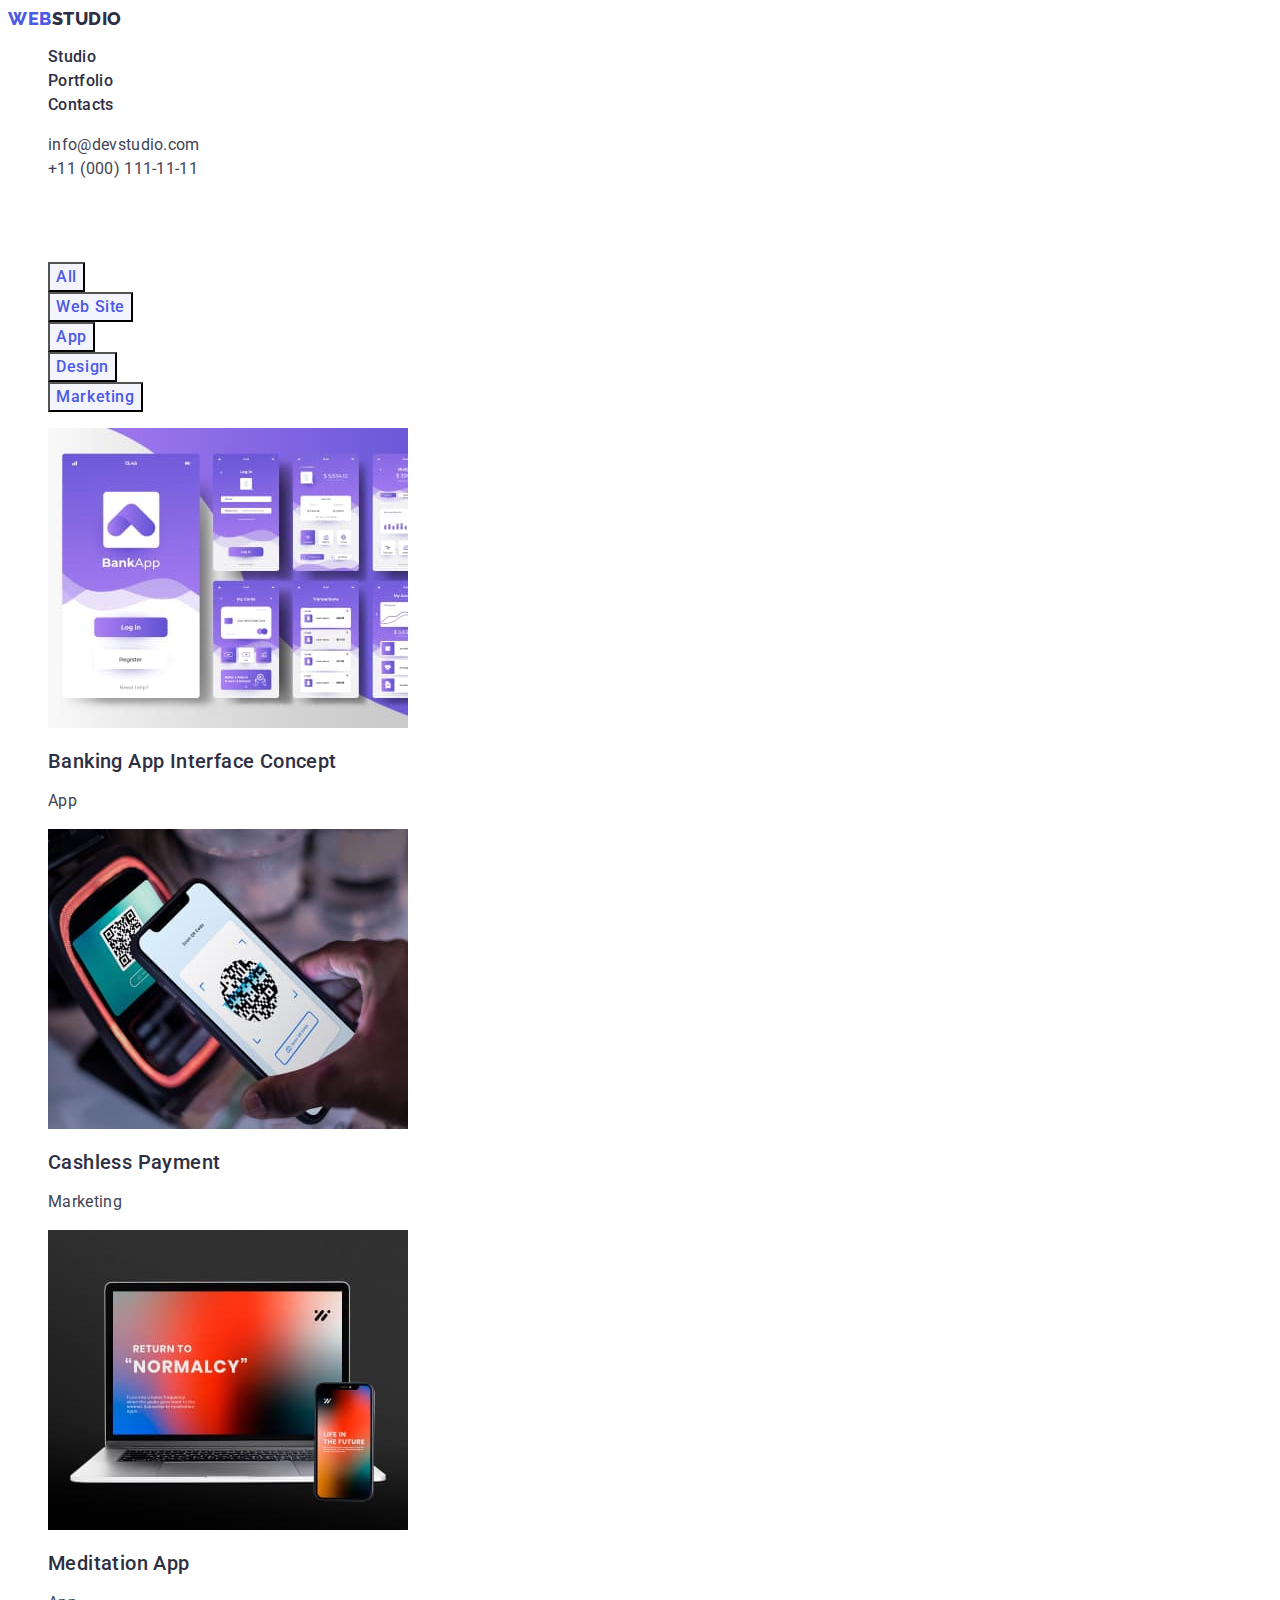
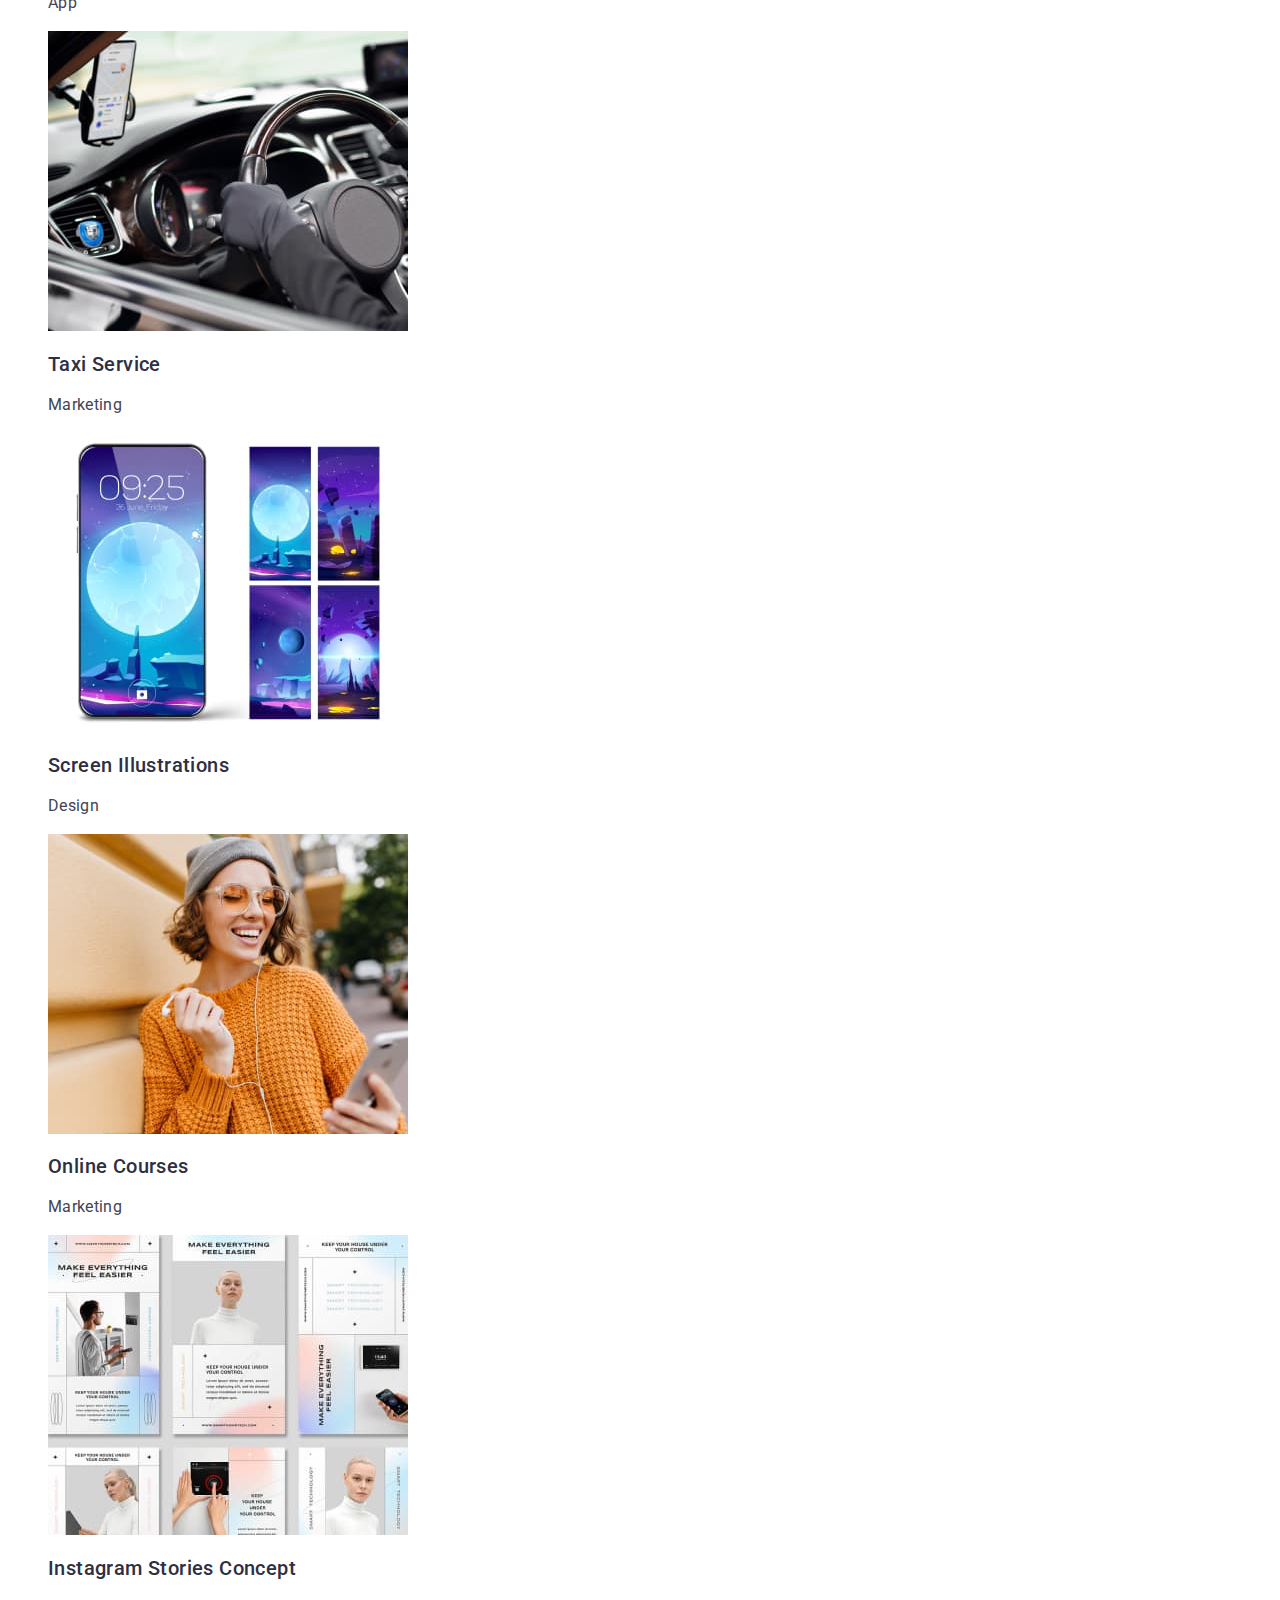
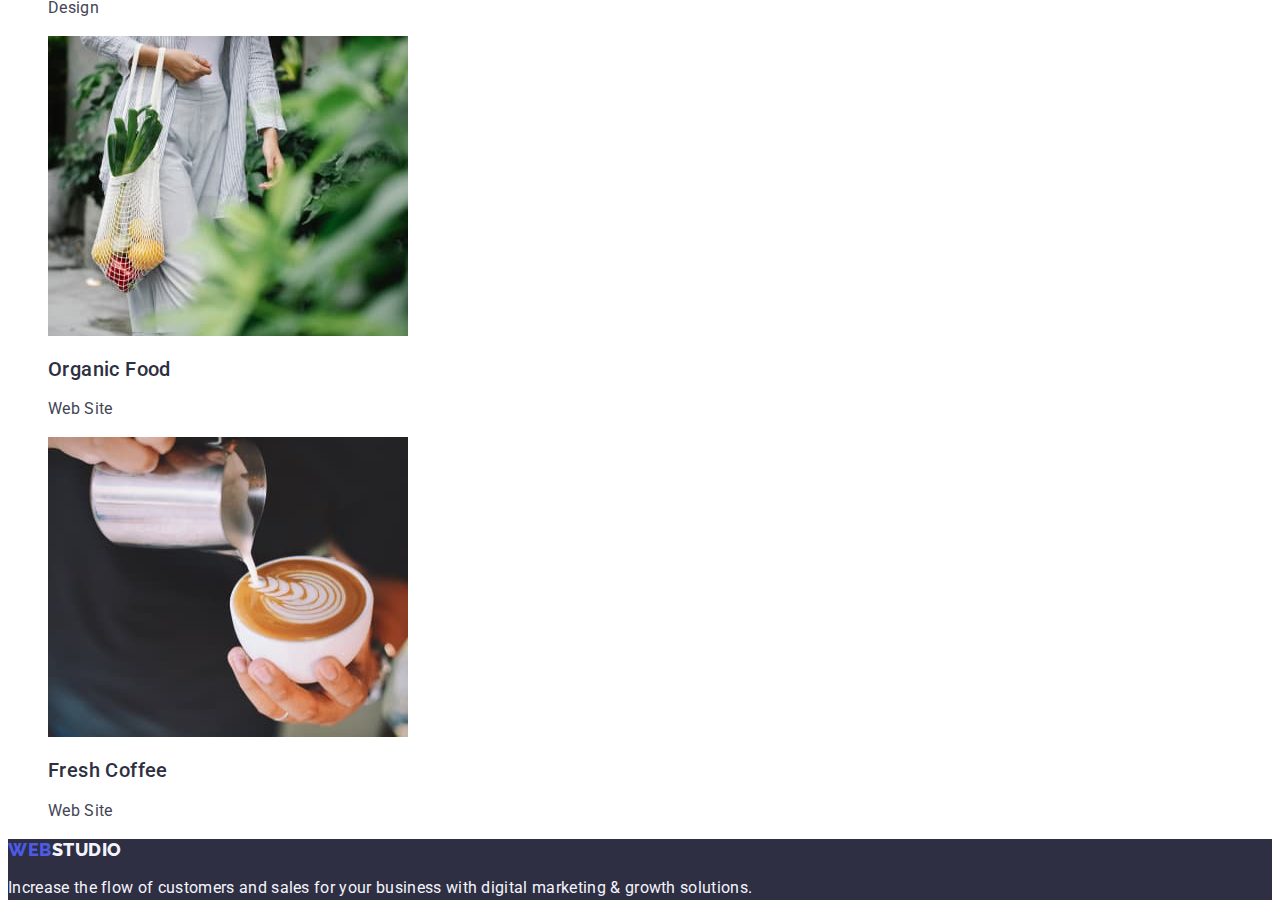
==== portfolio.html @ ffe34caa "goit-markup-hw-03" ====
<!DOCTYPE html>
<html lang="en">
<head>
    <meta charset="UTF-8">
    <meta name="viewport" content="width=device-width, initial-scale=1.0">
    <title>Portfolio</title>
    <link rel="stylesheet" type="text/css" href="./css/styles.css">
    <link rel="preconnect" href="https://fonts.googleapis.com">
    <link rel="preconnect" href="https://fonts.gstatic.com" crossorigin>
    <link href="https://fonts.googleapis.com/css2?family=Raleway:wght@800&family=Roboto:wght@400;500;700;900&display=swap" rel="stylesheet">
</head>
<body>
    <header class="header">
        <nav class="header-navigation">
            <a href="./index.html" class="header-logo link">Web<span class="header-span">Studio</span></a>
            <ul class="header-list list">
                <li class="header-item">
                    <a href="./index.html" class="header-link link">Studio</a>
                </li>
                <li class="header-item">
                    <a href="./portfolio.html" class="header-link link">Portfolio</a>
                </li>
                <li class="header-item">
                    <a href="" class="header-link link">Contacts</a>
                </li>
            </ul>
        </nav>
        <address class="header-address">
            <ul class="header-address-list list">
                <li class="header-address-item"><a href="mailto:info@devstudio.com" class="header-address-link link">info@devstudio.com</a></li>
                <li class="header-address-item"><a href="tel:+110001111111" class="header-address-link link">+11 (000) 111-11-11</a></li>
            </ul>
        </address>
    </header>

    <main>
        <section>
            <h1 class="hidden">Portfolio</h1>
            <ul class="portfolio-btn-list list">
                <li class="portfolio-btn-item">
                    <button type="button" class="portfolio-btn">All</button>
                </li>
                <li class="portfolio-btn-item">
                    <button type="button" class="portfolio-btn">Web Site</button>
                </li>
                <li class="portfolio-btn-item">
                    <button type="button" class="portfolio-btn">App</button>
                </li>
                <li class="portfolio-btn-item">
                    <button type="button" class="portfolio-btn">Design</button>
                </li>
                <li class="portfolio-btn-item">
                    <button type="button" class="portfolio-btn">Marketing</button>
                </li>
            </ul>

            <ul class="portfolio-img-list list">
                <li class="portfolio-img-item">
                    <a href="#" class="link">
                        <img src="./images/portfolio-img-1.jpg" alt="bank app pages" width="360" height="300">
                        <h2 class="portfolio-i-i-title">Banking App Interface Concept</h2>
                        <p class="portfolio-i-i-text">App</p>
                    </a>
                </li>
                <li class="portfolio-img-item">
                    <a href="#" class="link">
                        <img src="./images/portfolio-img-2.jpg" alt="qr-code scanner" width="360" height="300">
                        <h2 class="portfolio-i-i-title">Cashless Payment</h2>
                        <p class="portfolio-i-i-text">Marketing</p>
                    </a>
                </li>
                <li class="portfolio-img-item">
                    <a href="#" class="link">
                        <img src="./images/portfolio-img-3.jpg" alt="laptop and phone" width="360" height="300">
                        <h2 class="portfolio-i-i-title">Meditation App</h2>
                        <p class="portfolio-i-i-text">App</p>
                    </a>
                </li>
                <li class="portfolio-img-item">
                    <a href="#" class="link">
                        <img src="./images/portfolio-img-4.jpg" alt="steering wheel" width="360" height="300">
                        <h2 class="portfolio-i-i-title">Taxi Service</h2>
                        <p class="portfolio-i-i-text">Marketing</p>
                    </a>
                </li>
                <li class="portfolio-img-item">
                    <a href="#" class="link">
                        <img src="./images/portfolio-img-5.jpg" alt="phone background" width="360" height="300">
                        <h2 class="portfolio-i-i-title">Screen Illustrations</h2>
                        <p class="portfolio-i-i-text">Design</p>
                    </a>
                </li>
                <li class="portfolio-img-item">
                    <a href="#" class="link">
                        <img src="./images/portfolio-img-6.jpg" alt="girl with a smile" width="360" height="300">
                        <h2 class="portfolio-i-i-title">Online Courses</h2>
                        <p class="portfolio-i-i-text">Marketing</p>
                    </a>
                </li>
                <li class="portfolio-img-item">
                    <a href="#" class="link">
                        <img src="./images/portfolio-img-7.jpg" alt="stories concept" width="360" height="300">
                        <h2 class="portfolio-i-i-title">Instagram Stories Concept</h2>
                        <p class="portfolio-i-i-text">Design</p>
                    </a>
                </li>
                <li class="portfolio-img-item">
                    <a href="#" class="link">
                        <img src="./images/portfolio-img-8.jpg" alt="shopper with products" width="360" height="300">
                        <h2 class="portfolio-i-i-title">Organic Food</h2>
                        <p class="portfolio-i-i-text">Web Site</p>
                    </a>
                </li>
                <li class="portfolio-img-item">
                    <a href="#" class="link">
                        <img src="./images/portfolio-img-9.jpg" alt="a glass of coffee" width="360" height="300">
                        <h2 class="portfolio-i-i-title">Fresh Coffee</h2>
                        <p class="portfolio-i-i-text">Web Site</p>
                    </a>
                </li>
            </ul>
        </section>
    </main>

    <footer class="footer">
        <a href="./index.html" class="footer-link link">Web<span class="footer-span">Studio</span></a>
        <p class="footer-text">Increase the flow of customers and sales for your business with digital marketing & growth solutions.</p>
    </footer>
</body>
</html>
---- css/styles.css ----
:root{
    --navyblue: #2E2F42;
    --white: #ffffff;
    --iris: #4D5AE5;
    --ocean: #404BBF;
    --green: #31D0AA;
    --slate: #434455;
    --lightslate: #8E8F99;
    --cornflower: #E7E9FC;
    --cloud: #F4F4FD;
    --navyblue-modal: #FCFCFC;
}

body {
    background-color: var(--white, #ffffff);
    color: #434455;
    font-family: 'Roboto', sans-serif;
    text-decoration: none;
}

.header-logo{
    text-decoration: none;
    color: var(--iris, #4D5AE5);
    font-family: 'Raleway', sans-serif;
    font-size: 18px;
    font-style: normal;
    font-weight: 800;
    line-height: 1.17;
    letter-spacing: 0.03em;
    text-transform: uppercase;
}

.link{
    text-decoration: none;
}

.link:hover,
.link:focus{
    color: var(--ocean, #404BBF);
}

.header-span {
    color: var(--navyblue, #2E2F42);
}

.list{
    list-style: none;
}

.header-item {
    list-style-type: none;
}

.header-link{
    text-decoration: none;
    color: var(--navyblue, #2E2F42);
    font-family: 'Roboto', sans-serif;
    font-size: 16px;
    font-weight: 500;
    line-height: 1.5;
    letter-spacing: 0.02em;
}

.header-address{
    font-style: normal;
}

.header-address-item {
    list-style-type: none;
}

.header-address-link{
    text-decoration: none;
    color: var(--slate, #434455);
    font-family: 'Roboto', sans-serif;
    font-size: 16px;
    font-style: normal;
    line-height: 1.5;
    letter-spacing: 0.02em;
}

.main-hero{
    background: var(--navyblue, #2E2F42);
}

.main-hero-title{
    color: var(--white, #ffffff);
    text-align: center;
    font-family: 'Roboto', sans-serif;
    font-size: 56px;
    font-style: normal;
    font-weight: 700;
    line-height: 1.07;
    letter-spacing: 0.02em;
}

.main-hero-btn{
    background-color: var(--iris, #4D5AE5);
    color: var(--white, #ffffff);
    font-family: 'Roboto', sans-serif;
    font-size: 16px;
    font-style: normal;
    font-weight: 500;
    line-height: 1.5;
    letter-spacing: 0.04em;
    cursor: pointer;
}

.main-hero-btn:hover,
.main-hero-btn:focus{
    background-color: var(--ocean, #404BBF);
}

.hidden{
    visibility: hidden;
}

.main-s-s-item{
    list-style-type: none;
}

.main-s-s-title{
    color: var(--navyblue, #2E2F42);
    font-family: 'Roboto', sans-serif;
    font-size: 20px;
    font-style: normal;
    font-weight: 500;
    line-height: 1.2;
    letter-spacing: 0.02em;
}

.mains-s-s-text{
    color: var(--slate, #434455);
    font-family: 'Roboto', sans-serif;
    font-size: 16px;
    font-style: normal;
    font-weight: 400;
    line-height: 1.5;
    letter-spacing: 0.02em;
}

.main-t-s-title{
    color: var(--navyblue, #2E2F42);
    text-align: center;
    font-family: 'Roboto', sans-serif;
    font-size: 36px;
    font-style: normal;
    font-weight: 700;
    line-height: 1.11;
    letter-spacing: 0.02em;
    text-transform: capitalize;
}

.main-t-s-item{
    list-style-type: none;
}

.main-fourth-section{
    background-color: var(--cloud, #F4F4FD);
}

.main-f-s-title{
    color: var(--navyblue, #2E2F42);
    text-align: center;
    font-family: 'Roboto', sans-serif;
    font-size: 36px;
    font-style: normal;
    font-weight: 700;
    line-height: 1.11;
    letter-spacing: 0.02em;
    text-transform: capitalize;
}

.main-f-s-item{
    list-style-type: none;
    background-color: var(--white, #ffffff);
}

.main-team-names{
    color: var(--navyblue, #2E2F42);
    text-align: center;
    font-family: 'Roboto', sans-serif;
    font-size: 20px;
    font-style: normal;
    font-weight: 500;
    line-height: 1.2;
    letter-spacing: 0.02em;
}

.main-f-s-text{
    color: var(--slate, #434455);
    text-align: center;
    font-family: 'Roboto', sans-serif;
    font-size: 16px;
    font-style: normal;
    font-weight: 400;
    line-height: 1.5;
    letter-spacing: 0.02em;
}

.footer{
    background-color: var(--navyblue, #2E2F42);
}

.footer-link{
    text-decoration: none;
    color: var(--iris, #4D5AE5);
    font-family: 'Raleway', sans-serif;
    font-size: 18px;
    font-style: normal;
    font-weight: 800;
    line-height: 1.17;
    letter-spacing: 0.03em;
    text-transform: uppercase;
}

.footer-span{
    color: var(--cloud, #F4F4FD);
}

.footer-text{
    color: var(--cloud, #F4F4FD);
    font-family: 'Roboto', sans-serif;
    font-size: 16px;
    font-style: normal;
    font-weight: 400;
    line-height: 1.5;
    letter-spacing: 0.02em;
}

/* ----------Portfolio */

.portfolio-btn-item{
    list-style-type: none;
}

.portfolio-btn{
    background: var(--cloud, #F4F4FD);
    color: var(--iris, #4D5AE5);
    text-align: center;
    font-family: 'Roboto', sans-serif;
    font-size: 16px;
    font-style: normal;
    font-weight: 500;
    line-height: 1.5;
    letter-spacing: 0.04em;
}

.portfolio-btn:hover,
.portfolio-btn:focus {
    background-color: var(--ocean, #404BBF);
    color: var(--white, #ffffff);
    cursor: pointer;
}

.portfolio-img-item{
    list-style-type: none;
}

.portfolio-i-i-title{
    color: var(--navyblue, #2E2F42);
    font-family: 'Roboto', sans-serif;
    font-size: 20px;
    font-style: normal;
    font-weight: 500;
    line-height: 1.2;
    letter-spacing: 0.02em;
}

.portfolio-i-i-text{
    color: var(--slate, #434455);
    font-family: 'Roboto', sans-serif;
    font-size: 16px;
    font-style: normal;
    font-weight: 400;
    line-height: 24px;
    letter-spacing: 0.32px;
}
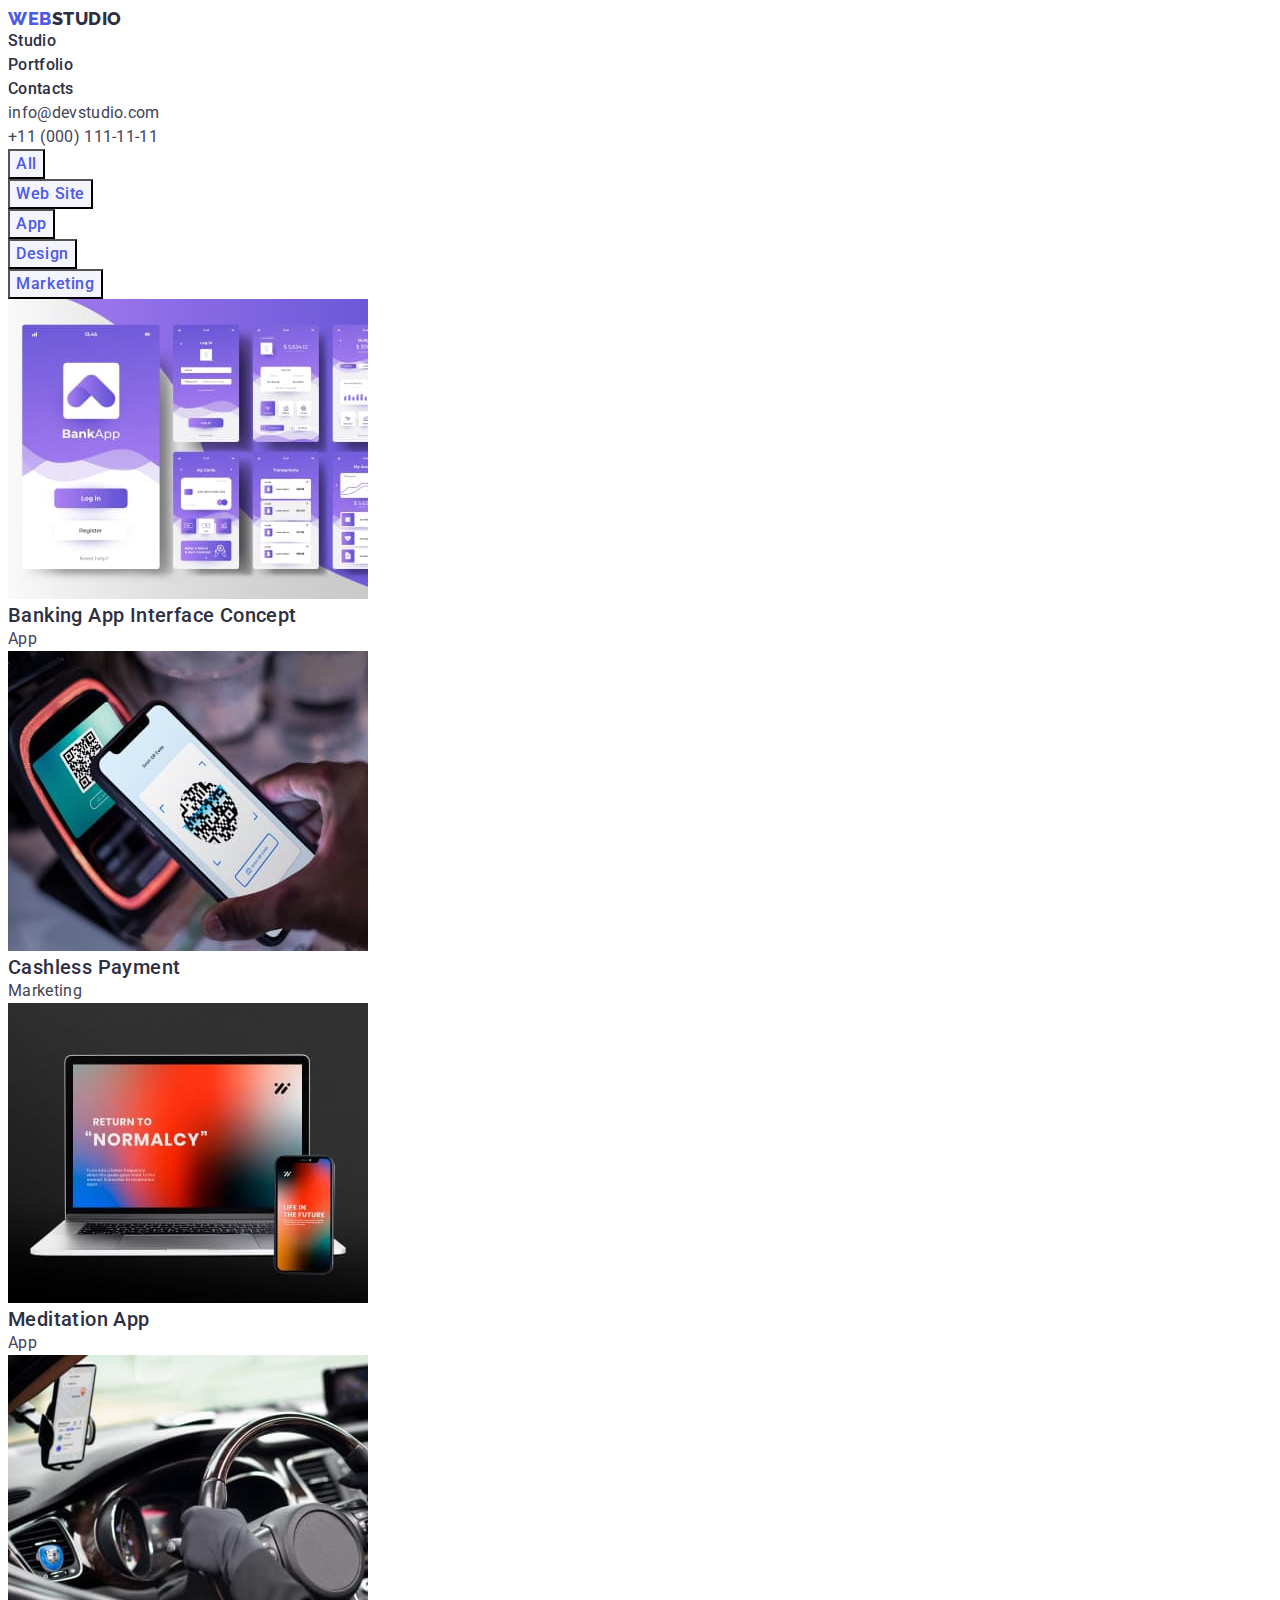
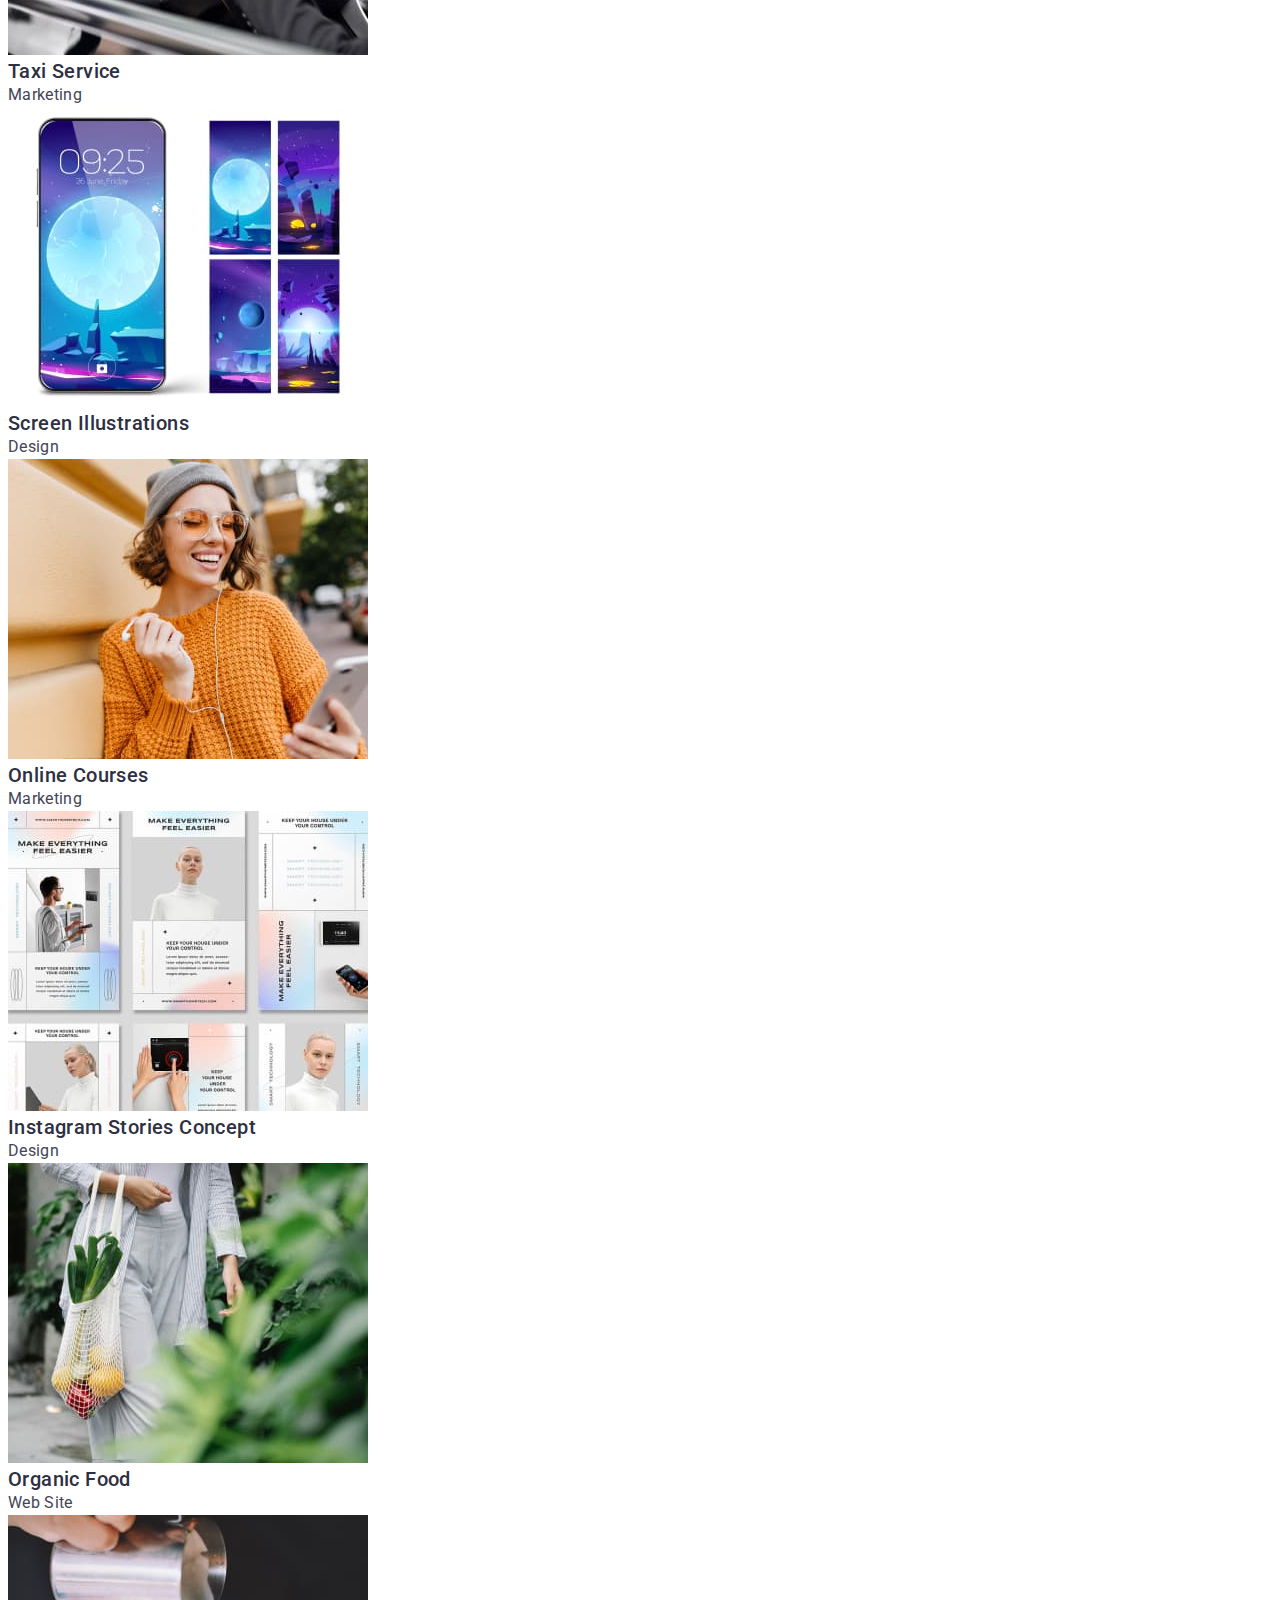
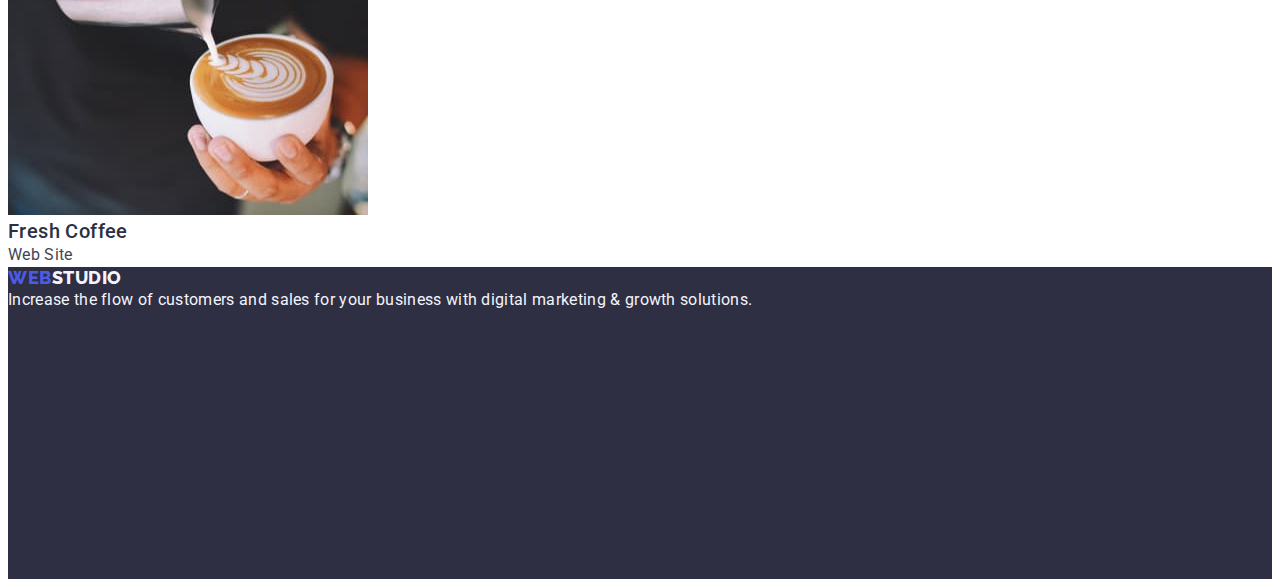
==== commit ee9b4255: "goit-markup-hw-03-01" ====
--- a/portfolio.html
+++ b/portfolio.html
@@ -4,6 +4,7 @@
     <meta charset="UTF-8">
     <meta name="viewport" content="width=device-width, initial-scale=1.0">
     <title>Portfolio</title>
+    <link rel="stylesheet" href="https://cdnjs.cloudflare.com/ajax/libs/modern-normalize/2.0.0/modern-normalize.css" integrity="sha512-gA2Bvu0/hw4oj0Lp8ZHjK+o3S4BE5m8d/wNVy6ktKLhHKPpWLQwv9ixzuWirWOakoJqlBdePq2NhoCaUOQ5npQ==" crossorigin="anonymous" referrerpolicy="no-referrer" />
     <link rel="stylesheet" type="text/css" href="./css/styles.css">
     <link rel="preconnect" href="https://fonts.googleapis.com">
     <link rel="preconnect" href="https://fonts.gstatic.com" crossorigin>
@@ -35,7 +36,7 @@
 
     <main>
         <section>
-            <h1 class="hidden">Portfolio</h1>
+            <h1 class="visually-hidden">Portfolio</h1>
             <ul class="portfolio-btn-list list">
                 <li class="portfolio-btn-item">
                     <button type="button" class="portfolio-btn">All</button>
--- a/css/styles.css
+++ b/css/styles.css
@@ -18,6 +18,22 @@
     text-decoration: none;
 }
 
+h1, h2, h3, p, a, ul {
+    margin: 0;
+    padding: 0;
+}
+
+.container {
+    max-width: 1128px;
+    margin: 0 auto;
+    display: flex;
+    flex-direction: column;
+}
+
+.margin-top{
+    margin-top: 120px;
+}
+
 .header-logo{
     text-decoration: none;
     color: var(--iris, #4D5AE5);
@@ -47,6 +63,32 @@
     list-style: none;
 }
 
+.conteiner-header {
+    display: flex;
+    justify-content: space-between;
+    align-items: center;
+}
+
+.conteiner-header-nav {
+    display: flex;
+    align-items: center;
+    gap: 76px;
+    height: 72px;
+    flex-shrink: 0;
+}
+
+.conteiner-header-nav ul {
+    margin: 0;
+    padding: 0;
+    display: flex;
+    gap: 40px;
+}
+
+.conteiner-address ul {
+    display: flex;
+    gap: 40px;
+}
+
 .header-item {
     list-style-type: none;
 }
@@ -79,11 +121,24 @@
     letter-spacing: 0.02em;
 }
 
+.container-main {
+    display: flex;
+    flex-direction: column;
+}
+
 .main-hero{
+    display: flex;
+    align-items: center;
+    flex-direction: column;
+    width: auto;
+    height: 600px;
+    text-align: center;
     background: var(--navyblue, #2E2F42);
 }
 
 .main-hero-title{
+    margin: 188px 0 48px 0;
+    max-width: 496px;
     color: var(--white, #ffffff);
     text-align: center;
     font-family: 'Roboto', sans-serif;
@@ -95,7 +150,14 @@
 }
 
 .main-hero-btn{
-    background-color: var(--iris, #4D5AE5);
+    display: inline-flex;
+    padding: 16px 32px;
+    align-items: flex-start;
+    gap: 10px;
+    border: none;
+    border-radius: 4px;
+    background: var(--iris, #4D5AE5);
+    box-shadow: 0px 4px 4px 0px rgba(0, 0, 0, 0.15);
     color: var(--white, #ffffff);
     font-family: 'Roboto', sans-serif;
     font-size: 16px;
@@ -111,8 +173,35 @@
     background-color: var(--ocean, #404BBF);
 }
 
-.hidden{
-    visibility: hidden;
+.container-main-s-s{
+    display: flex;
+    flex-direction: row;
+}
+
+.container-main-s-s ul {
+    display: flex;
+    justify-content: space-between;
+    padding: 0;
+}
+
+.container-main-s-s li {
+    width: calc((100% - 72px) / 4);
+    display: flex;
+    gap: 8px;
+    flex-direction: column;
+}
+
+.visually-hidden {
+position: absolute;
+width: 1px;
+height: 1px;
+margin: -1px;
+border: 0;
+padding: 0;
+white-space: nowrap;
+clip-path: inset(100%);
+clip: rect(0 0 0 0);
+overflow: hidden;
 }
 
 .main-s-s-item{
@@ -155,11 +244,17 @@
     list-style-type: none;
 }
 
+.container-main-t-s ul{
+    display: flex;
+    justify-content: space-between;
+}
+
 .main-fourth-section{
     background-color: var(--cloud, #F4F4FD);
 }
 
 .main-f-s-title{
+    margin-bottom: 72px;
     color: var(--navyblue, #2E2F42);
     text-align: center;
     font-family: 'Roboto', sans-serif;
@@ -171,9 +266,26 @@
     text-transform: capitalize;
 }
 
+.container-main-f-s ul{
+    margin-bottom: 120px;
+    display: flex;
+    justify-content: space-between;
+}
+
+.container-main-f-s li{
+    display: inline-flex;
+    padding-bottom: 0px;
+    flex-direction: column;
+    align-items: center;
+    justify-content: center;
+    gap: 32px;
+}
+
 .main-f-s-item{
     list-style-type: none;
-    background-color: var(--white, #ffffff);
+    border-radius: 0px 0px 4px 4px;
+    background: var(--white, #FFF);
+    box-shadow: 0px 2px 1px 0px rgba(46, 47, 66, 0.08);
 }
 
 .main-team-names{
@@ -198,8 +310,19 @@
     letter-spacing: 0.02em;
 }
 
+/* ----------Footer */
+
 .footer{
     background-color: var(--navyblue, #2E2F42);
+    min-height: 312px;
+}
+
+.container-footer{
+    max-width: 264px;
+    margin-top: 100px;
+    display: flex;
+    flex-direction: column;
+    gap: 16px;
 }
 
 .footer-link{
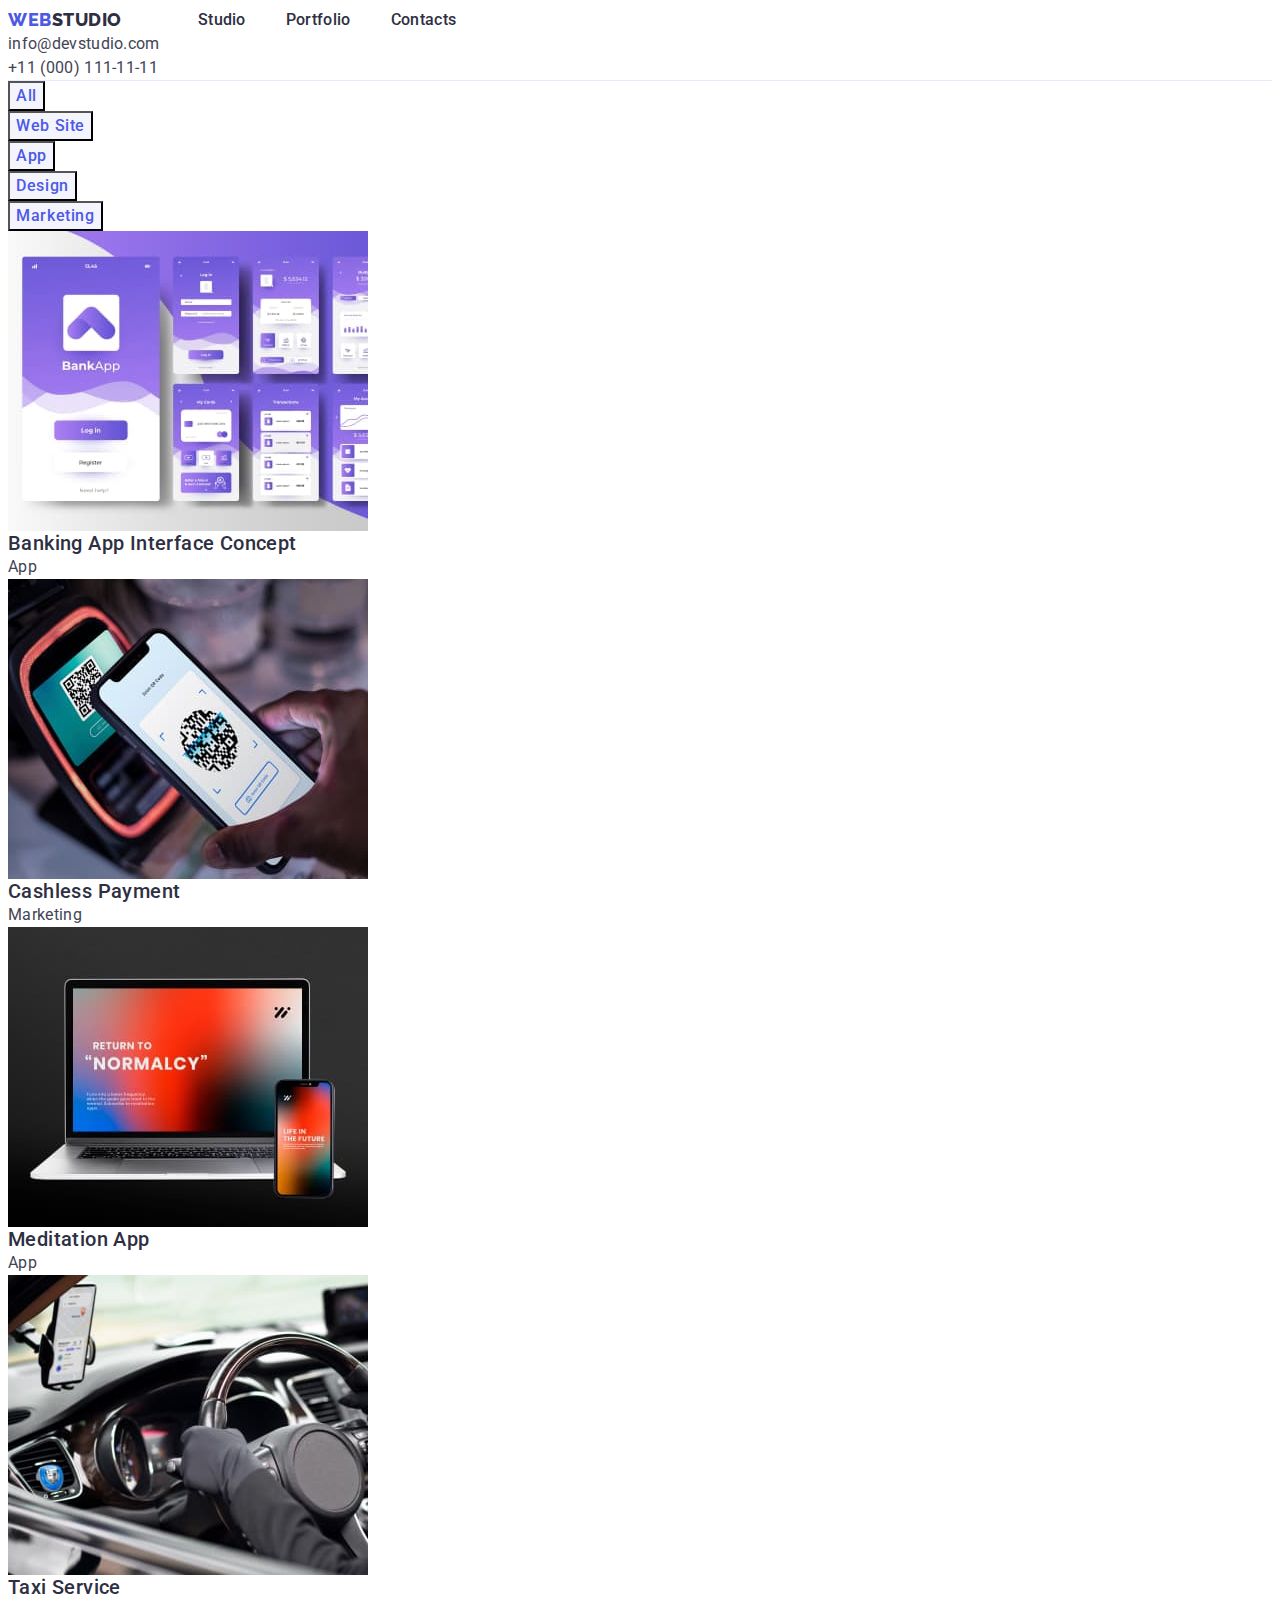
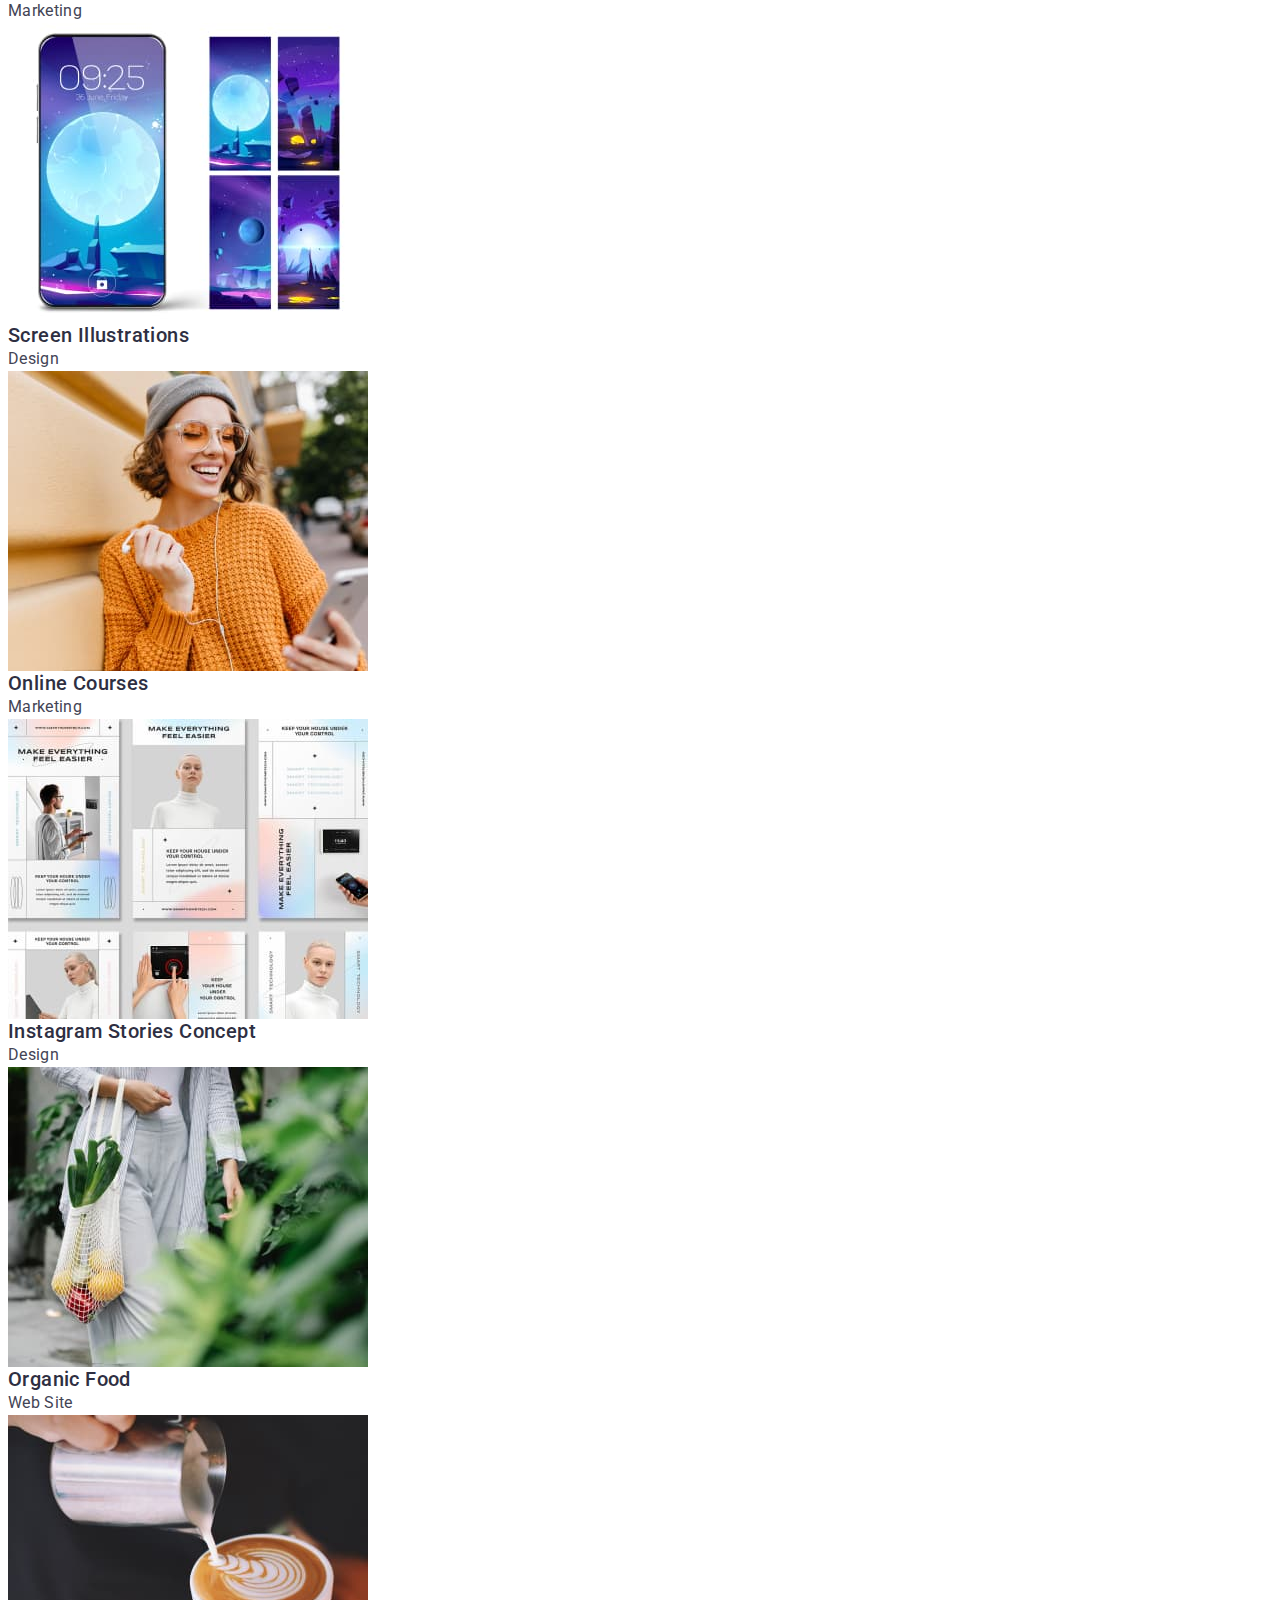
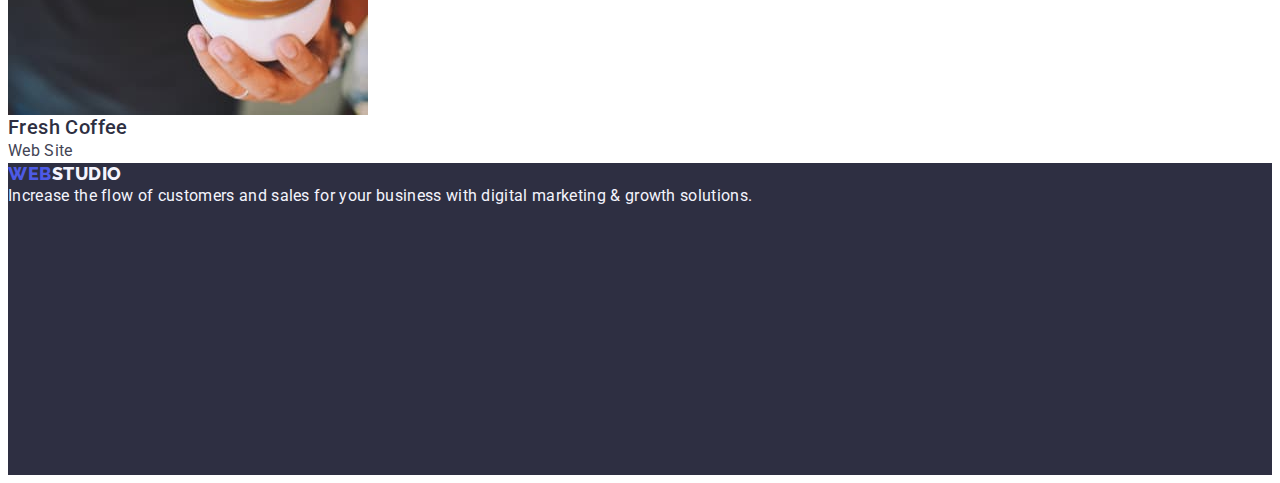
==== commit 5138b97a: "goit-markup-hw-03-02" ====
--- a/portfolio.html
+++ b/portfolio.html
@@ -4,7 +4,7 @@
     <meta charset="UTF-8">
     <meta name="viewport" content="width=device-width, initial-scale=1.0">
     <title>Portfolio</title>
-    <link rel="stylesheet" href="https://cdnjs.cloudflare.com/ajax/libs/modern-normalize/2.0.0/modern-normalize.css" integrity="sha512-gA2Bvu0/hw4oj0Lp8ZHjK+o3S4BE5m8d/wNVy6ktKLhHKPpWLQwv9ixzuWirWOakoJqlBdePq2NhoCaUOQ5npQ==" crossorigin="anonymous" referrerpolicy="no-referrer" />
+    <link rel="stylesheet" href="https://cdnjs.cloudflare.com/ajax/libs/modern-normalize/2.0.0/modern-normalize.min.css" integrity="sha512-4xo8blKMVCiXpTaLzQSLSw3KFOVPWhm/TRtuPVc4WG6kUgjH6J03IBuG7JZPkcWMxJ5huwaBpOpnwYElP/m6wg==" crossorigin="anonymous" referrerpolicy="no-referrer" />
     <link rel="stylesheet" type="text/css" href="./css/styles.css">
     <link rel="preconnect" href="https://fonts.googleapis.com">
     <link rel="preconnect" href="https://fonts.gstatic.com" crossorigin>
--- a/css/styles.css
+++ b/css/styles.css
@@ -1,3 +1,5 @@
+/* ----------Variables */
+
 :root{
     --navyblue: #2E2F42;
     --white: #ffffff;
@@ -11,6 +13,8 @@
     --navyblue-modal: #FCFCFC;
 }
 
+/* ----------Base styles */
+
 body {
     background-color: var(--white, #ffffff);
     color: #434455;
@@ -18,13 +22,20 @@
     text-decoration: none;
 }
 
-h1, h2, h3, p, a, ul {
+h1, h2, h3, h4, h5, h6, p, a, ul {
     margin: 0;
     padding: 0;
 }
 
+img {
+    display: block;
+}
+
+/* ----------Components style */
+
 .container {
-    max-width: 1128px;
+    width: 1158px;
+    padding: 0 15px;
     margin: 0 auto;
     display: flex;
     flex-direction: column;
@@ -32,6 +43,25 @@
 
 .margin-top{
     margin-top: 120px;
+}
+
+.link{
+    text-decoration: none;
+}
+
+.link:hover,
+.link:focus{
+    color: var(--ocean, #404BBF);
+}
+
+.list{
+    list-style: none;
+}
+
+/* ----------Header */
+
+.header{
+    border-bottom: 1px solid #e7e9fc
 }
 
 .header-logo{
@@ -44,47 +74,33 @@
     line-height: 1.17;
     letter-spacing: 0.03em;
     text-transform: uppercase;
-}
-
-.link{
-    text-decoration: none;
-}
-
-.link:hover,
-.link:focus{
-    color: var(--ocean, #404BBF);
+    margin-right: 76px;
 }
 
 .header-span {
     color: var(--navyblue, #2E2F42);
 }
 
-.list{
-    list-style: none;
-}
-
 .conteiner-header {
+    min-height: 72px;
     display: flex;
     justify-content: space-between;
     align-items: center;
 }
 
-.conteiner-header-nav {
+.header-navigation{
     display: flex;
     align-items: center;
-    gap: 76px;
-    height: 72px;
-    flex-shrink: 0;
-}
-
-.conteiner-header-nav ul {
+}
+
+.header-navigation .header-list {
     margin: 0;
     padding: 0;
     display: flex;
     gap: 40px;
 }
 
-.conteiner-address ul {
+.conteiner-address .header-list {
     display: flex;
     gap: 40px;
 }
@@ -120,6 +136,8 @@
     line-height: 1.5;
     letter-spacing: 0.02em;
 }
+
+/* ----------Main */
 
 .container-main {
     display: flex;
@@ -137,7 +155,7 @@
 }
 
 .main-hero-title{
-    margin: 188px 0 48px 0;
+    padding: 188px 0;
     max-width: 496px;
     color: var(--white, #ffffff);
     text-align: center;
@@ -166,6 +184,8 @@
     line-height: 1.5;
     letter-spacing: 0.04em;
     cursor: pointer;
+    min-width: 169px;
+    height: 56px;
 }
 
 .main-hero-btn:hover,
@@ -192,16 +212,16 @@
 }
 
 .visually-hidden {
-position: absolute;
-width: 1px;
-height: 1px;
-margin: -1px;
-border: 0;
-padding: 0;
-white-space: nowrap;
-clip-path: inset(100%);
-clip: rect(0 0 0 0);
-overflow: hidden;
+    position: absolute;
+    width: 1px;
+    height: 1px;
+    margin: -1px;
+    border: 0;
+    padding: 0;
+    white-space: nowrap;
+    clip-path: inset(100%);
+    clip: rect(0 0 0 0);
+    overflow: hidden;
 }
 
 .main-s-s-item{
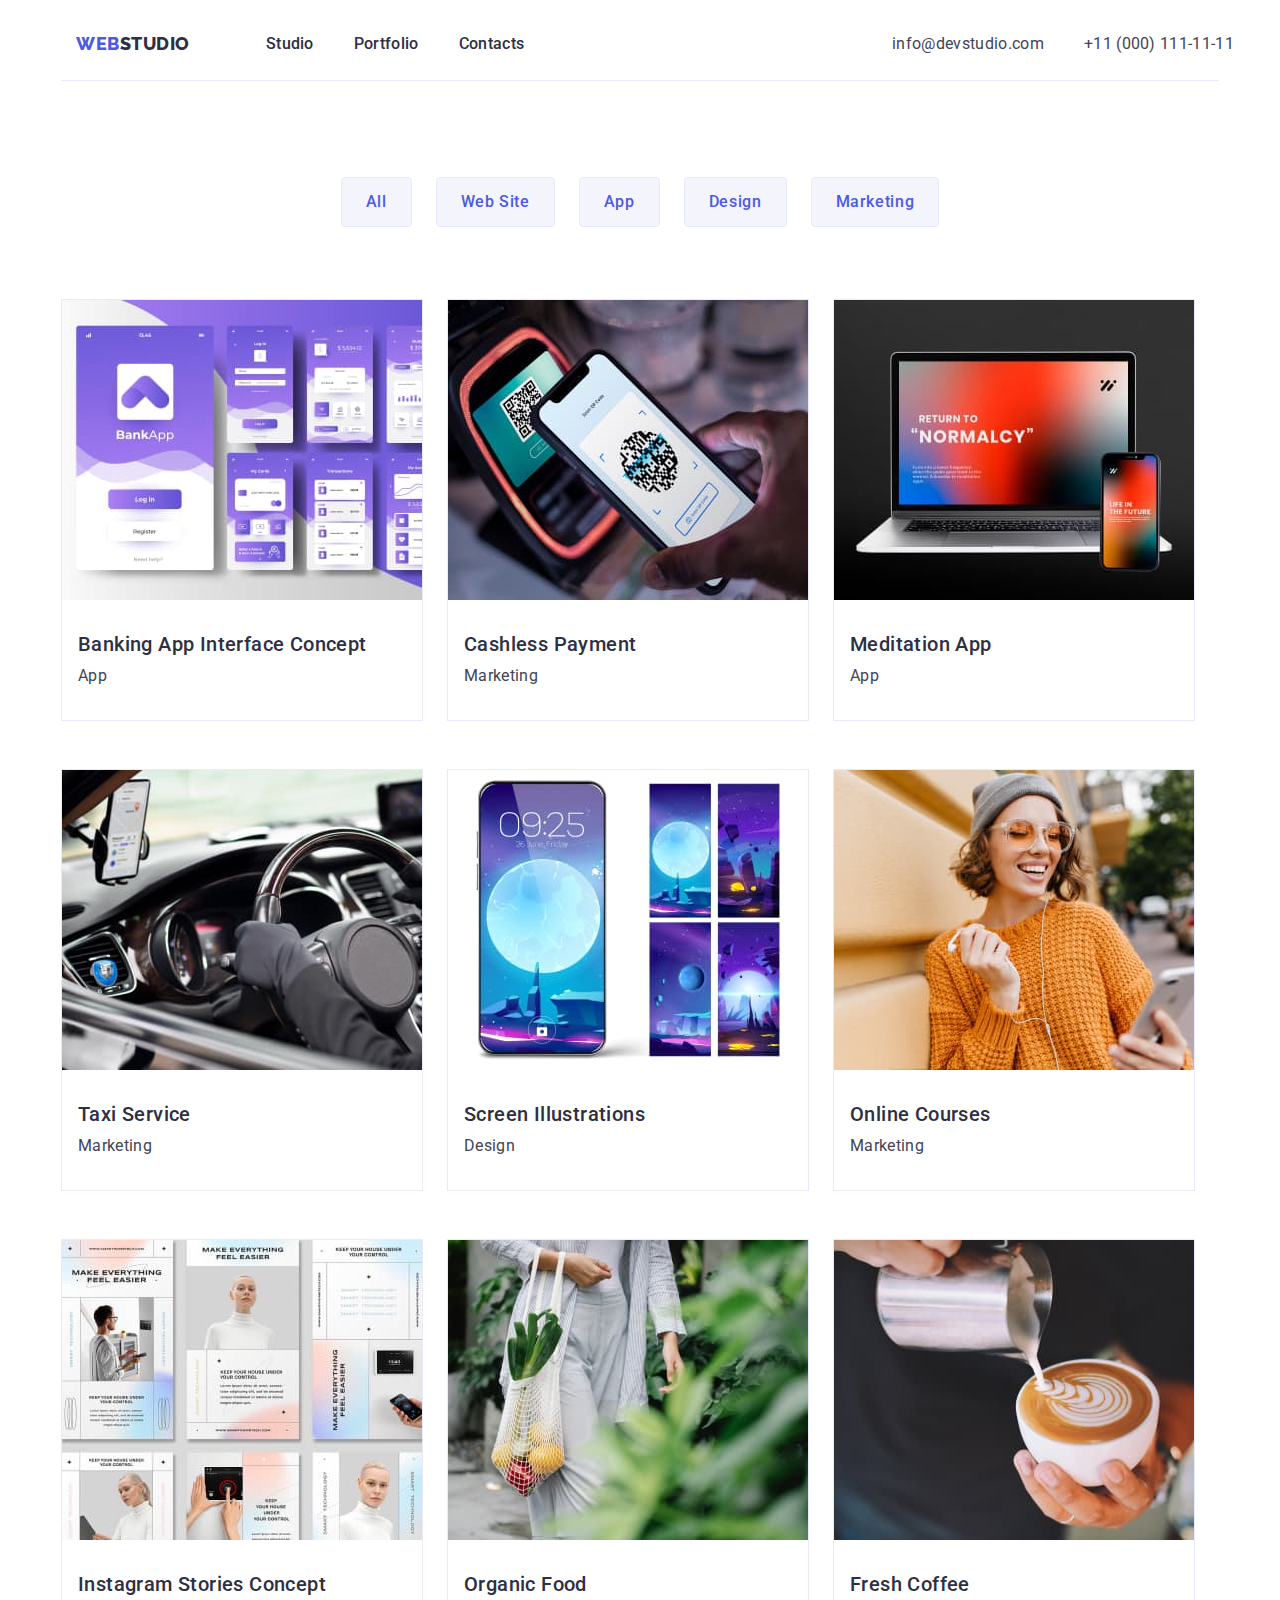
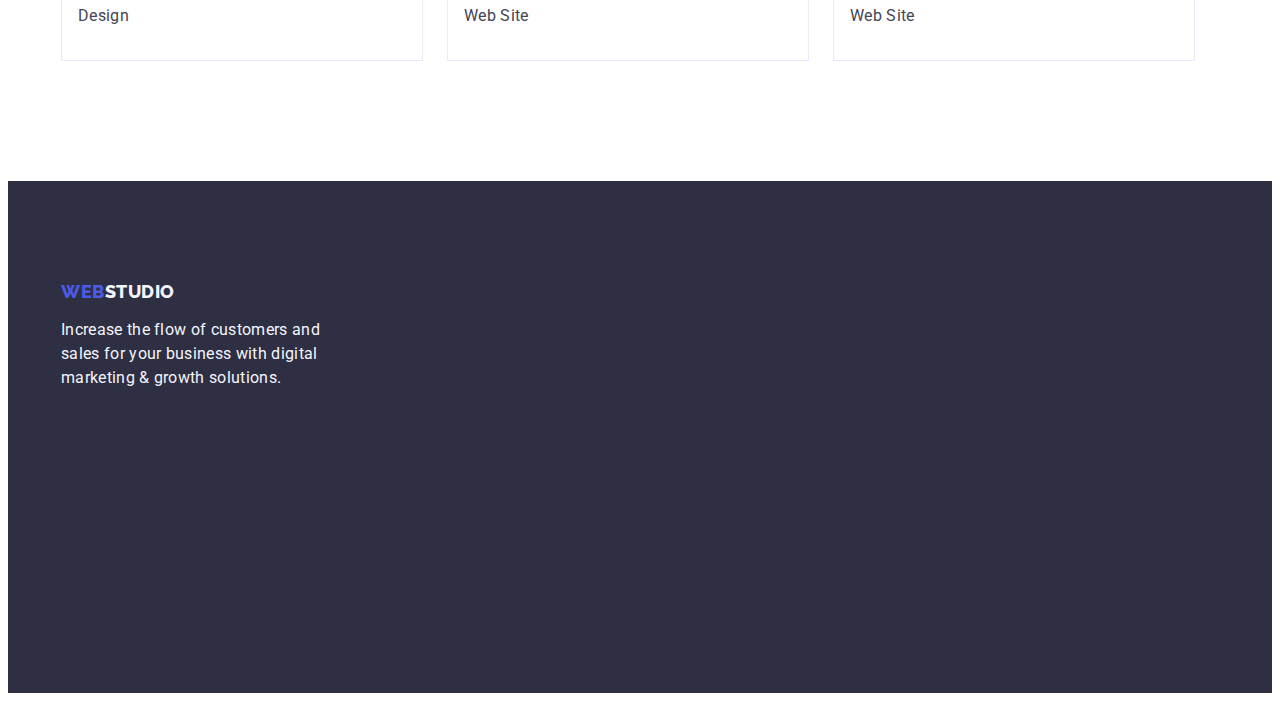
==== commit 9d171c33: "goit-markup-hw-03-04" ====
--- a/portfolio.html
+++ b/portfolio.html
@@ -11,121 +11,155 @@
     <link href="https://fonts.googleapis.com/css2?family=Raleway:wght@800&family=Roboto:wght@400;500;700;900&display=swap" rel="stylesheet">
 </head>
 <body>
-    <header class="header">
-        <nav class="header-navigation">
-            <a href="./index.html" class="header-logo link">Web<span class="header-span">Studio</span></a>
-            <ul class="header-list list">
-                <li class="header-item">
-                    <a href="./index.html" class="header-link link">Studio</a>
-                </li>
-                <li class="header-item">
-                    <a href="./portfolio.html" class="header-link link">Portfolio</a>
-                </li>
-                <li class="header-item">
-                    <a href="" class="header-link link">Contacts</a>
-                </li>
-            </ul>
-        </nav>
-        <address class="header-address">
-            <ul class="header-address-list list">
-                <li class="header-address-item"><a href="mailto:info@devstudio.com" class="header-address-link link">info@devstudio.com</a></li>
-                <li class="header-address-item"><a href="tel:+110001111111" class="header-address-link link">+11 (000) 111-11-11</a></li>
-            </ul>
-        </address>
-    </header>
+    <div class="container">
+        <header class="header">
+            <div class="conteiner-header container">
+                <nav class="header-navigation">
+                        <a href="./index.html" class="header-logo link">Web<span class="header-span">Studio</span></a>
+                        <ul class="header-list list">
+                            <li class="header-item">
+                                <a href="./index.html" class="header-link link">Studio</a>
+                            </li>
+                            <li class="header-item">
+                                <a href="./portfolio.html" class="header-link link">Portfolio</a>
+                            </li>
+                            <li class="header-item">
+                                <a href="" class="header-link link">Contacts</a>
+                            </li>
+                        </ul>
+                </nav>
+
+                <address class="header-address">
+                    <ul class="header-address-list list">
+                        <li class="header-address-item"><a href="mailto:info@devstudio.com" class="header-address-link link">info@devstudio.com</a></li>
+                        <li class="header-address-item"><a href="tel:+110001111111" class="header-address-link link">+11 (000) 111-11-11</a></li>
+                    </ul>
+                </address>
+            </div>
+        </header>
+    </div>
 
     <main>
-        <section>
-            <h1 class="visually-hidden">Portfolio</h1>
-            <ul class="portfolio-btn-list list">
-                <li class="portfolio-btn-item">
-                    <button type="button" class="portfolio-btn">All</button>
-                </li>
-                <li class="portfolio-btn-item">
-                    <button type="button" class="portfolio-btn">Web Site</button>
-                </li>
-                <li class="portfolio-btn-item">
-                    <button type="button" class="portfolio-btn">App</button>
-                </li>
-                <li class="portfolio-btn-item">
-                    <button type="button" class="portfolio-btn">Design</button>
-                </li>
-                <li class="portfolio-btn-item">
-                    <button type="button" class="portfolio-btn">Marketing</button>
-                </li>
-            </ul>
-
-            <ul class="portfolio-img-list list">
-                <li class="portfolio-img-item">
-                    <a href="#" class="link">
-                        <img src="./images/portfolio-img-1.jpg" alt="bank app pages" width="360" height="300">
-                        <h2 class="portfolio-i-i-title">Banking App Interface Concept</h2>
-                        <p class="portfolio-i-i-text">App</p>
-                    </a>
-                </li>
-                <li class="portfolio-img-item">
-                    <a href="#" class="link">
-                        <img src="./images/portfolio-img-2.jpg" alt="qr-code scanner" width="360" height="300">
-                        <h2 class="portfolio-i-i-title">Cashless Payment</h2>
-                        <p class="portfolio-i-i-text">Marketing</p>
-                    </a>
-                </li>
-                <li class="portfolio-img-item">
-                    <a href="#" class="link">
-                        <img src="./images/portfolio-img-3.jpg" alt="laptop and phone" width="360" height="300">
-                        <h2 class="portfolio-i-i-title">Meditation App</h2>
-                        <p class="portfolio-i-i-text">App</p>
-                    </a>
-                </li>
-                <li class="portfolio-img-item">
-                    <a href="#" class="link">
-                        <img src="./images/portfolio-img-4.jpg" alt="steering wheel" width="360" height="300">
-                        <h2 class="portfolio-i-i-title">Taxi Service</h2>
-                        <p class="portfolio-i-i-text">Marketing</p>
-                    </a>
-                </li>
-                <li class="portfolio-img-item">
-                    <a href="#" class="link">
-                        <img src="./images/portfolio-img-5.jpg" alt="phone background" width="360" height="300">
-                        <h2 class="portfolio-i-i-title">Screen Illustrations</h2>
-                        <p class="portfolio-i-i-text">Design</p>
-                    </a>
-                </li>
-                <li class="portfolio-img-item">
-                    <a href="#" class="link">
-                        <img src="./images/portfolio-img-6.jpg" alt="girl with a smile" width="360" height="300">
-                        <h2 class="portfolio-i-i-title">Online Courses</h2>
-                        <p class="portfolio-i-i-text">Marketing</p>
-                    </a>
-                </li>
-                <li class="portfolio-img-item">
-                    <a href="#" class="link">
-                        <img src="./images/portfolio-img-7.jpg" alt="stories concept" width="360" height="300">
-                        <h2 class="portfolio-i-i-title">Instagram Stories Concept</h2>
-                        <p class="portfolio-i-i-text">Design</p>
-                    </a>
-                </li>
-                <li class="portfolio-img-item">
-                    <a href="#" class="link">
-                        <img src="./images/portfolio-img-8.jpg" alt="shopper with products" width="360" height="300">
-                        <h2 class="portfolio-i-i-title">Organic Food</h2>
-                        <p class="portfolio-i-i-text">Web Site</p>
-                    </a>
-                </li>
-                <li class="portfolio-img-item">
-                    <a href="#" class="link">
-                        <img src="./images/portfolio-img-9.jpg" alt="a glass of coffee" width="360" height="300">
-                        <h2 class="portfolio-i-i-title">Fresh Coffee</h2>
-                        <p class="portfolio-i-i-text">Web Site</p>
-                    </a>
-                </li>
-            </ul>
+        <section class="portfolio-section">
+            <div class="container">
+                <h1 class="visually-hidden">Portfolio</h1>
+                <ul class="portfolio-btn-list list">
+                    <li class="portfolio-btn-item">
+                        <button type="button" class="portfolio-btn">All</button>
+                    </li>
+                    <li class="portfolio-btn-item">
+                        <button type="button" class="portfolio-btn">Web Site</button>
+                    </li>
+                    <li class="portfolio-btn-item">
+                        <button type="button" class="portfolio-btn">App</button>
+                    </li>
+                    <li class="portfolio-btn-item">
+                        <button type="button" class="portfolio-btn">Design</button>
+                    </li>
+                    <li class="portfolio-btn-item">
+                        <button type="button" class="portfolio-btn">Marketing</button>
+                    </li>
+                </ul>
+    
+                <ul class="portfolio-img-list list">
+                    <div class="portfolio-row">
+                        <li class="portfolio-img-item">
+                            <a href="#" class="link">
+                                <img src="./images/portfolio-img-1.jpg" alt="bank app pages" width="360" height="300">
+                                <div class="container-item-text">
+                                    <h2 class="portfolio-i-i-title">Banking App Interface Concept</h2>
+                                    <p class="portfolio-i-i-text">App</p>
+                                </div>
+                            </a>
+                        </li>
+                        <li class="portfolio-img-item">
+                            <a href="#" class="link">
+                                <img src="./images/portfolio-img-2.jpg" alt="qr-code scanner" width="360" height="300">
+                                <div class="container-item-text">
+                                    <h2 class="portfolio-i-i-title">Cashless Payment</h2>
+                                    <p class="portfolio-i-i-text">Marketing</p>
+                                </div>
+                            </a>
+                        </li>
+                        <li class="portfolio-img-item">
+                            <a href="#" class="link">
+                                <img src="./images/portfolio-img-3.jpg" alt="laptop and phone" width="360" height="300">
+                                <div class="container-item-text">
+                                    <h2 class="portfolio-i-i-title">Meditation App</h2>
+                                    <p class="portfolio-i-i-text">App</p>
+                                </div>
+                            </a>
+                        </li>
+                    </div>
+                    <div class="portfolio-row">
+                        <li class="portfolio-img-item">
+                            <a href="#" class="link">
+                                <img src="./images/portfolio-img-4.jpg" alt="steering wheel" width="360" height="300">
+                                <div class="container-item-text">
+                                    <h2 class="portfolio-i-i-title">Taxi Service</h2>
+                                    <p class="portfolio-i-i-text">Marketing</p>
+                                </div>
+                            </a>
+                        </li>
+                        <li class="portfolio-img-item">
+                            <a href="#" class="link">
+                                <img src="./images/portfolio-img-5.jpg" alt="phone background" width="360" height="300">
+                                <div class="container-item-text">
+                                    <h2 class="portfolio-i-i-title">Screen Illustrations</h2>
+                                    <p class="portfolio-i-i-text">Design</p>
+                                </div>
+                            </a>
+                        </li>
+                        <li class="portfolio-img-item">
+                            <a href="#" class="link">
+                                <img src="./images/portfolio-img-6.jpg" alt="girl with a smile" width="360" height="300">
+                                <div class="container-item-text">
+                                    <h2 class="portfolio-i-i-title">Online Courses</h2>
+                                    <p class="portfolio-i-i-text">Marketing</p>
+                                </div>
+                            </a>
+                        </li>
+                    </div>
+                    <div class="portfolio-row">
+                        <li class="portfolio-img-item">
+                            <a href="#" class="link">
+                                <img src="./images/portfolio-img-7.jpg" alt="stories concept" width="360" height="300">
+                                <div class="container-item-text">
+                                    <h2 class="portfolio-i-i-title">Instagram Stories Concept</h2>
+                                    <p class="portfolio-i-i-text">Design</p>
+                                </div>
+                            </a>
+                        </li>
+                        <li class="portfolio-img-item">
+                            <a href="#" class="link">
+                                <img src="./images/portfolio-img-8.jpg" alt="shopper with products" width="360" height="300">
+                                <div class="container-item-text">
+                                    <h2 class="portfolio-i-i-title">Organic Food</h2>
+                                    <p class="portfolio-i-i-text">Web Site</p>
+                                </div>
+                            </a>
+                        </li>
+                        <li class="portfolio-img-item">
+                            <a href="#" class="link">
+                                <img src="./images/portfolio-img-9.jpg" alt="a glass of coffee" width="360" height="300">
+                                <div class="container-item-text">
+                                    <h2 class="portfolio-i-i-title">Fresh Coffee</h2>
+                                    <p class="portfolio-i-i-text">Web Site</p>
+                                </div>
+                            </a>
+                        </li>
+                    </div>
+                </ul>
+            </div>
         </section>
     </main>
 
     <footer class="footer">
-        <a href="./index.html" class="footer-link link">Web<span class="footer-span">Studio</span></a>
-        <p class="footer-text">Increase the flow of customers and sales for your business with digital marketing & growth solutions.</p>
+        <div class="container">
+            <a href="./index.html" class="footer-link link">Web<span class="footer-span">Studio</span></a>
+            <p class="footer-text">Increase the flow of customers and sales for your business with digital marketing & growth solutions.</p>
+        </div>
     </footer>
+    
 </body>
 </html>--- a/css/styles.css
+++ b/css/styles.css
@@ -35,10 +35,8 @@
 
 .container {
     width: 1158px;
+    margin: 0 auto;
     padding: 0 15px;
-    margin: 0 auto;
-    display: flex;
-    flex-direction: column;
 }
 
 .margin-top{
@@ -62,6 +60,18 @@
 
 .header{
     border-bottom: 1px solid #e7e9fc
+}
+
+.conteiner-header {
+    min-height: 72px;
+    display: flex;
+    justify-content: space-between;
+    align-items: center;
+}
+
+.header-navigation{
+    display: flex;
+    align-items: center;
 }
 
 .header-logo{
@@ -81,18 +91,6 @@
     color: var(--navyblue, #2E2F42);
 }
 
-.conteiner-header {
-    min-height: 72px;
-    display: flex;
-    justify-content: space-between;
-    align-items: center;
-}
-
-.header-navigation{
-    display: flex;
-    align-items: center;
-}
-
 .header-navigation .header-list {
     margin: 0;
     padding: 0;
@@ -100,15 +98,16 @@
     gap: 40px;
 }
 
+.header-item{
+    list-style-type: none;
+    padding: 24px 0;
+}
+
 .conteiner-address .header-list {
     display: flex;
     gap: 40px;
 }
 
-.header-item {
-    list-style-type: none;
-}
-
 .header-link{
     text-decoration: none;
     color: var(--navyblue, #2E2F42);
@@ -123,6 +122,11 @@
     font-style: normal;
 }
 
+.header-address-list{
+    display: flex;
+    gap: 40px;
+}
+
 .header-address-item {
     list-style-type: none;
 }
@@ -138,11 +142,6 @@
 }
 
 /* ----------Main */
-
-.container-main {
-    display: flex;
-    flex-direction: column;
-}
 
 .main-hero{
     display: flex;
@@ -152,10 +151,10 @@
     height: 600px;
     text-align: center;
     background: var(--navyblue, #2E2F42);
+    padding: 188px 0;
 }
 
 .main-hero-title{
-    padding: 188px 0;
     max-width: 496px;
     color: var(--white, #ffffff);
     text-align: center;
@@ -165,10 +164,11 @@
     font-weight: 700;
     line-height: 1.07;
     letter-spacing: 0.02em;
+
 }
 
 .main-hero-btn{
-    display: inline-flex;
+    display: block;
     padding: 16px 32px;
     align-items: flex-start;
     gap: 10px;
@@ -193,22 +193,10 @@
     background-color: var(--ocean, #404BBF);
 }
 
-.container-main-s-s{
-    display: flex;
-    flex-direction: row;
-}
-
-.container-main-s-s ul {
-    display: flex;
-    justify-content: space-between;
-    padding: 0;
-}
-
-.container-main-s-s li {
-    width: calc((100% - 72px) / 4);
-    display: flex;
-    gap: 8px;
-    flex-direction: column;
+/* ----------Main (section-2) */
+
+.main-second-section{
+    padding: 120px 0;
 }
 
 .visually-hidden {
@@ -224,6 +212,16 @@
     overflow: hidden;
 }
 
+.main-s-s-list{
+    display: flex;
+    gap: 24px;
+    width: calc((100% - 72px) / 4);
+}
+
+.main-s-s-list{
+    margin-bottom: 8px;
+}
+
 .main-s-s-item{
     list-style-type: none;
 }
@@ -248,6 +246,12 @@
     letter-spacing: 0.02em;
 }
 
+/* ----------Main (section-3) */
+
+.main-third-section{
+    padding-bottom: 120px;
+}
+
 .main-t-s-title{
     color: var(--navyblue, #2E2F42);
     text-align: center;
@@ -258,19 +262,24 @@
     line-height: 1.11;
     letter-spacing: 0.02em;
     text-transform: capitalize;
+    margin-bottom: 72px;
+}
+
+.main-t-s-list{
+    display: flex;
+    gap: 24px;
 }
 
 .main-t-s-item{
     list-style-type: none;
-}
-
-.container-main-t-s ul{
-    display: flex;
-    justify-content: space-between;
-}
+    width: calc((100% - 48px) / 3);
+}
+
+/* ----------Main (section-4) */
 
 .main-fourth-section{
     background-color: var(--cloud, #F4F4FD);
+    padding: 120px 0;
 }
 
 .main-f-s-title{
@@ -286,10 +295,9 @@
     text-transform: capitalize;
 }
 
-.container-main-f-s ul{
-    margin-bottom: 120px;
-    display: flex;
-    justify-content: space-between;
+.main-f-s-list{
+    display: flex;
+    gap: 24px;
 }
 
 .container-main-f-s li{
@@ -306,6 +314,11 @@
     border-radius: 0px 0px 4px 4px;
     background: var(--white, #FFF);
     box-shadow: 0px 2px 1px 0px rgba(46, 47, 66, 0.08);
+    width: calc((100% - 72px) / 4);
+}
+
+.container-item-text{
+    padding: 32px 16px;
 }
 
 .main-team-names{
@@ -317,6 +330,7 @@
     font-weight: 500;
     line-height: 1.2;
     letter-spacing: 0.02em;
+    margin-bottom: 8px
 }
 
 .main-f-s-text{
@@ -335,6 +349,7 @@
 .footer{
     background-color: var(--navyblue, #2E2F42);
     min-height: 312px;
+    padding: 100px 0
 }
 
 .container-footer{
@@ -346,6 +361,7 @@
 }
 
 .footer-link{
+    display: inline-block;
     text-decoration: none;
     color: var(--iris, #4D5AE5);
     font-family: 'Raleway', sans-serif;
@@ -355,6 +371,7 @@
     line-height: 1.17;
     letter-spacing: 0.03em;
     text-transform: uppercase;
+    margin-bottom: 16px;
 }
 
 .footer-span{
@@ -369,9 +386,21 @@
     font-weight: 400;
     line-height: 1.5;
     letter-spacing: 0.02em;
+    max-width: 264px
 }
 
 /* ----------Portfolio */
+
+.portfolio-section{
+    padding: 96px 0 120px 0;
+}
+
+.portfolio-btn-list{
+    display: flex;
+    justify-content: center;
+    gap: 24px;
+    margin-bottom: 72px;
+}
 
 .portfolio-btn-item{
     list-style-type: none;
@@ -387,6 +416,9 @@
     font-weight: 500;
     line-height: 1.5;
     letter-spacing: 0.04em;
+    padding: 12px 24px;
+    border: 1px solid #e7e9fc;
+    border-radius: 4px;
 }
 
 .portfolio-btn:hover,
@@ -394,10 +426,23 @@
     background-color: var(--ocean, #404BBF);
     color: var(--white, #ffffff);
     cursor: pointer;
+    border:  1px solid transparent;
+}
+
+.portfolio-img-list{
+    display: flex;
+    flex-direction: column;
+    gap: 48px;
+}
+
+.portfolio-row{
+    display: flex;
+    gap: 24px;
 }
 
 .portfolio-img-item{
     list-style-type: none;
+    border: 1px solid var(--cornflower, #E7E9FC);
 }
 
 .portfolio-i-i-title{
@@ -408,6 +453,7 @@
     font-weight: 500;
     line-height: 1.2;
     letter-spacing: 0.02em;
+    margin-bottom: 8px;
 }
 
 .portfolio-i-i-text{
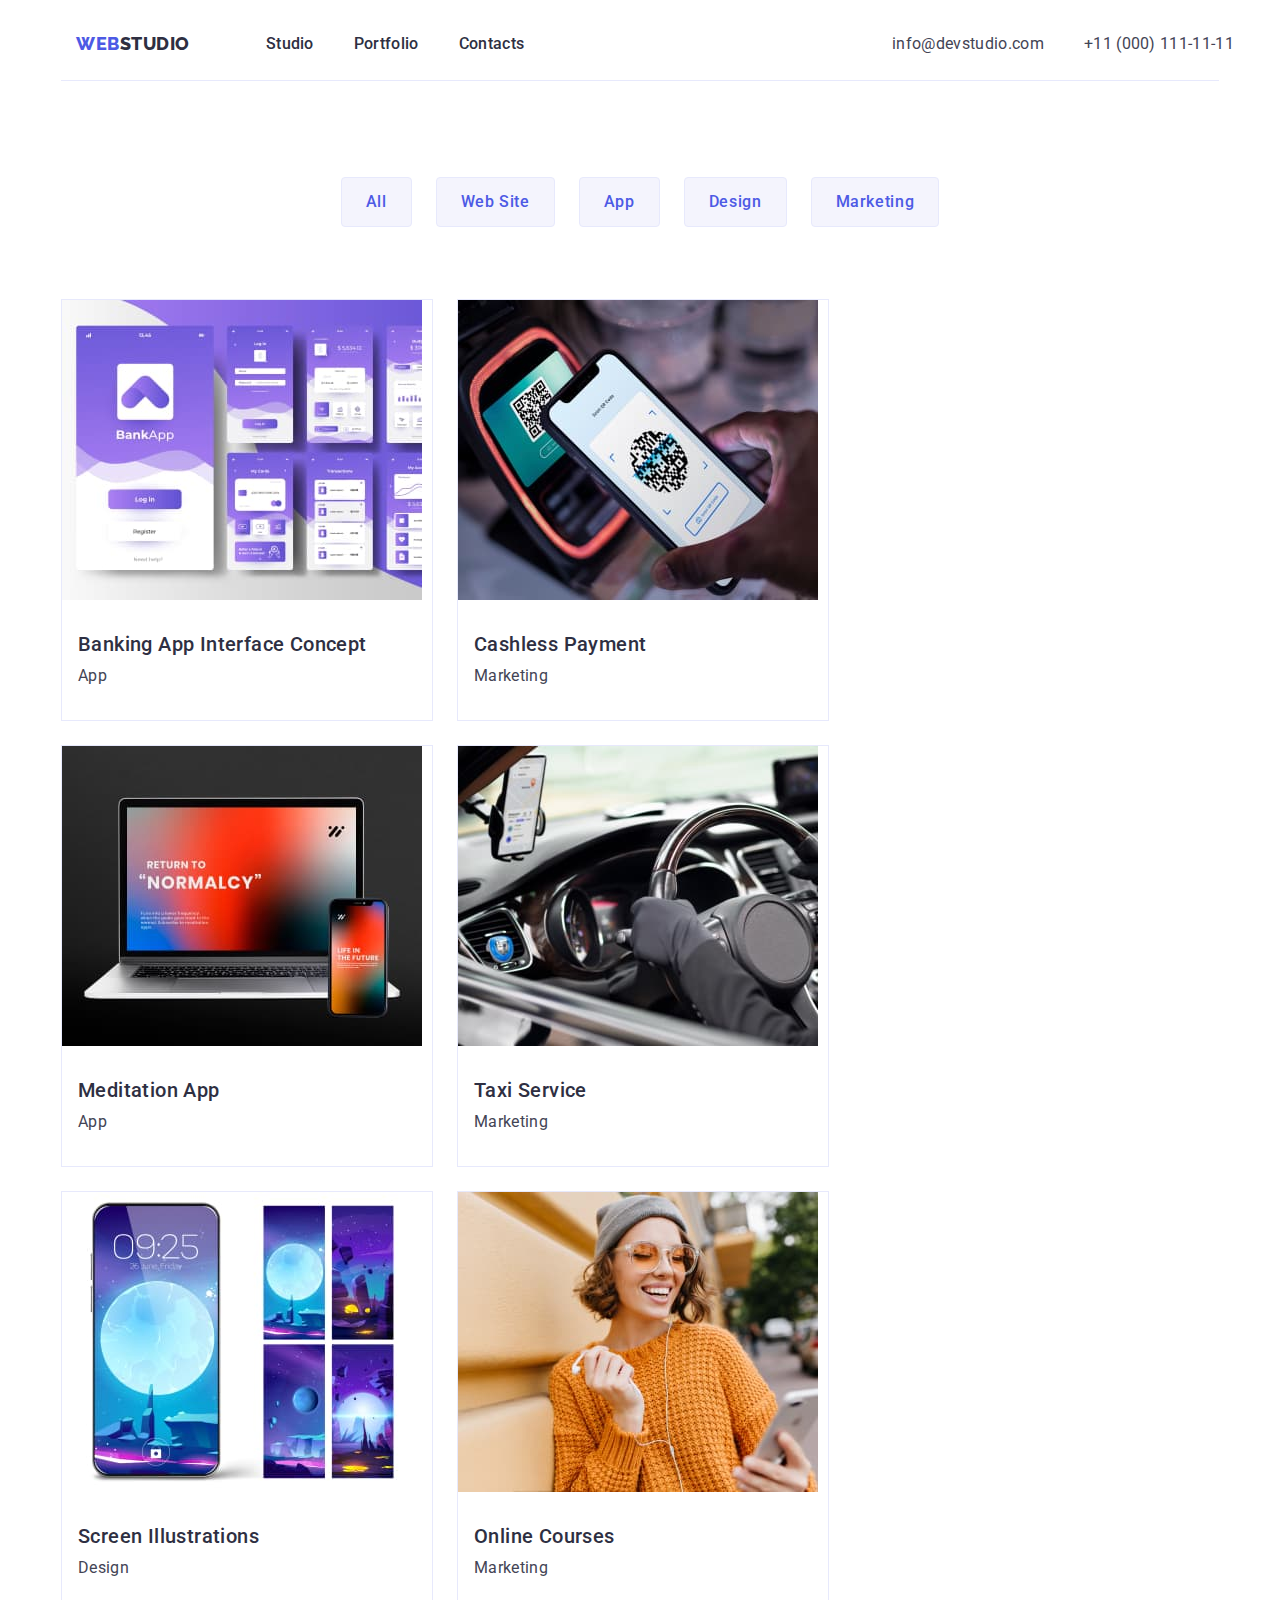
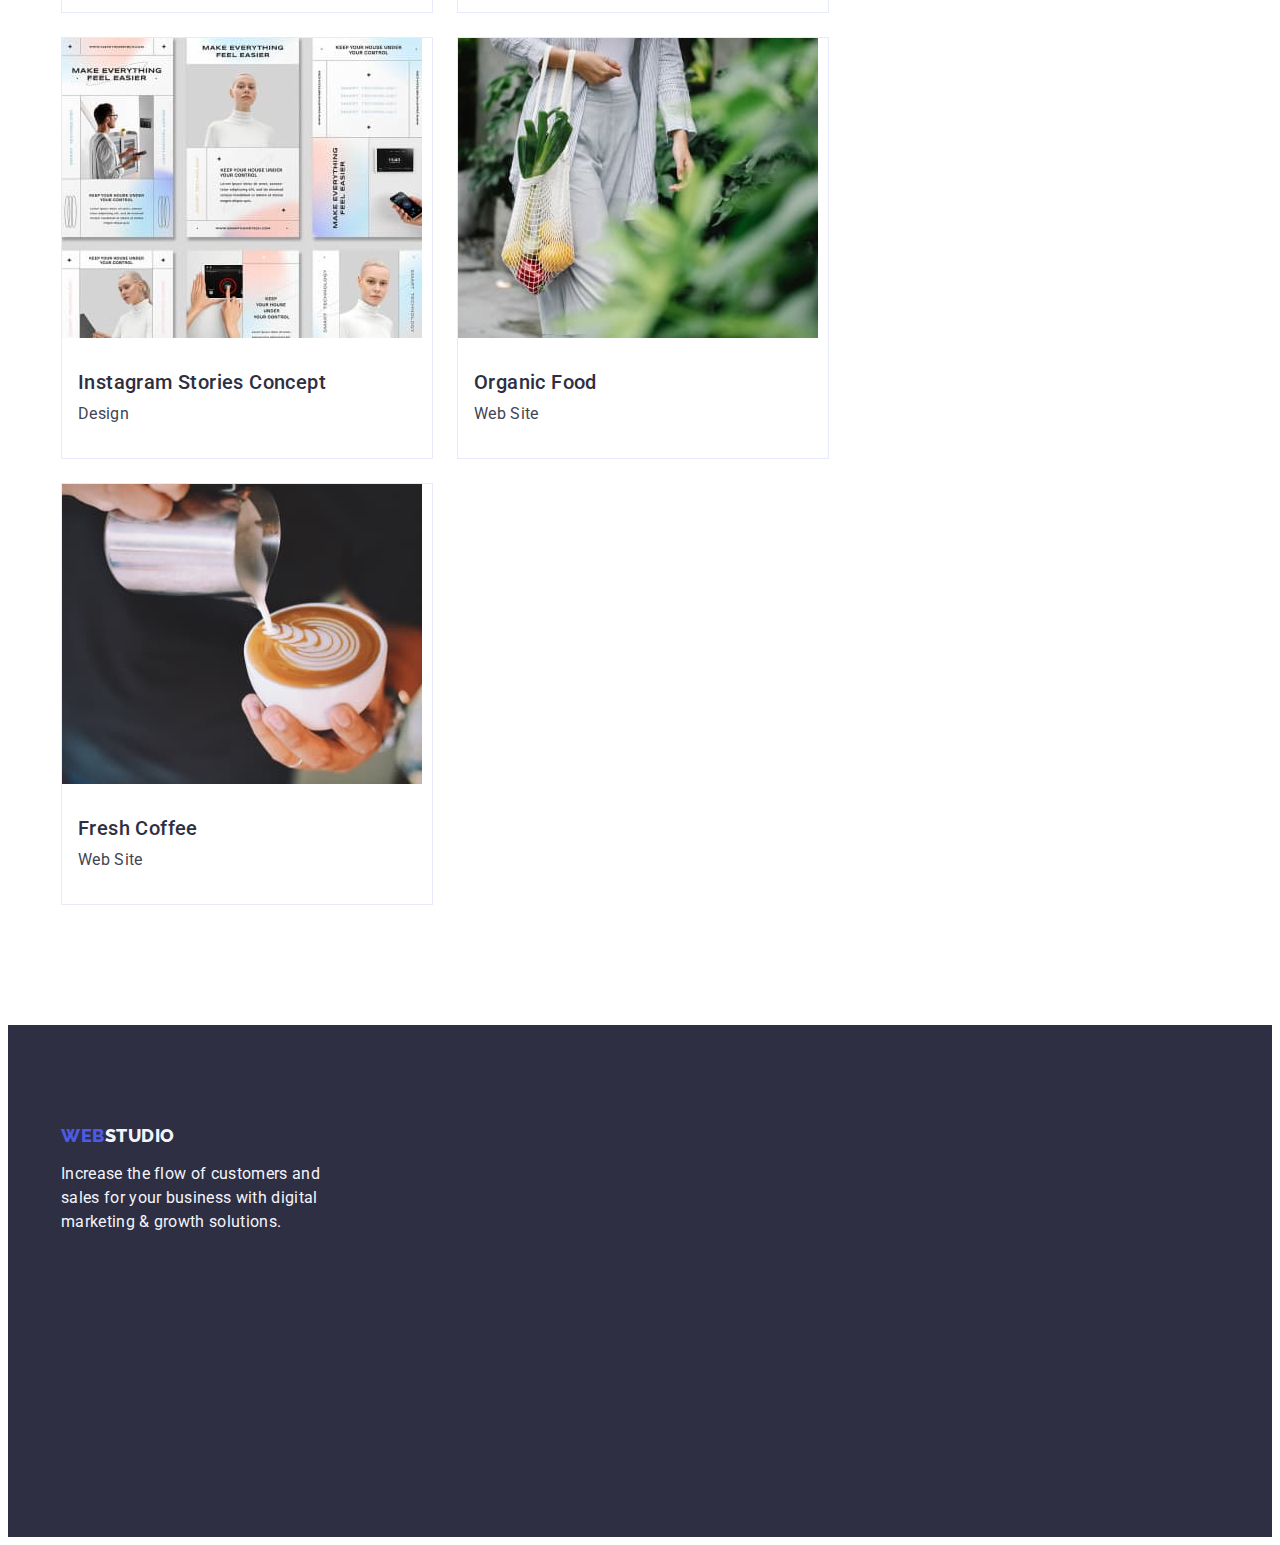
==== commit 8ab6c31c: "portfolio-img-item" ====
--- a/portfolio.html
+++ b/portfolio.html
@@ -62,93 +62,87 @@
                 </ul>
     
                 <ul class="portfolio-img-list list">
-                    <div class="portfolio-row">
-                        <li class="portfolio-img-item">
-                            <a href="#" class="link">
-                                <img src="./images/portfolio-img-1.jpg" alt="bank app pages" width="360" height="300">
-                                <div class="container-item-text">
-                                    <h2 class="portfolio-i-i-title">Banking App Interface Concept</h2>
-                                    <p class="portfolio-i-i-text">App</p>
-                                </div>
-                            </a>
-                        </li>
-                        <li class="portfolio-img-item">
-                            <a href="#" class="link">
-                                <img src="./images/portfolio-img-2.jpg" alt="qr-code scanner" width="360" height="300">
-                                <div class="container-item-text">
-                                    <h2 class="portfolio-i-i-title">Cashless Payment</h2>
-                                    <p class="portfolio-i-i-text">Marketing</p>
-                                </div>
-                            </a>
-                        </li>
-                        <li class="portfolio-img-item">
-                            <a href="#" class="link">
-                                <img src="./images/portfolio-img-3.jpg" alt="laptop and phone" width="360" height="300">
-                                <div class="container-item-text">
-                                    <h2 class="portfolio-i-i-title">Meditation App</h2>
-                                    <p class="portfolio-i-i-text">App</p>
-                                </div>
-                            </a>
-                        </li>
-                    </div>
-                    <div class="portfolio-row">
-                        <li class="portfolio-img-item">
-                            <a href="#" class="link">
-                                <img src="./images/portfolio-img-4.jpg" alt="steering wheel" width="360" height="300">
-                                <div class="container-item-text">
-                                    <h2 class="portfolio-i-i-title">Taxi Service</h2>
-                                    <p class="portfolio-i-i-text">Marketing</p>
-                                </div>
-                            </a>
-                        </li>
-                        <li class="portfolio-img-item">
-                            <a href="#" class="link">
-                                <img src="./images/portfolio-img-5.jpg" alt="phone background" width="360" height="300">
-                                <div class="container-item-text">
-                                    <h2 class="portfolio-i-i-title">Screen Illustrations</h2>
-                                    <p class="portfolio-i-i-text">Design</p>
-                                </div>
-                            </a>
-                        </li>
-                        <li class="portfolio-img-item">
-                            <a href="#" class="link">
-                                <img src="./images/portfolio-img-6.jpg" alt="girl with a smile" width="360" height="300">
-                                <div class="container-item-text">
-                                    <h2 class="portfolio-i-i-title">Online Courses</h2>
-                                    <p class="portfolio-i-i-text">Marketing</p>
-                                </div>
-                            </a>
-                        </li>
-                    </div>
-                    <div class="portfolio-row">
-                        <li class="portfolio-img-item">
-                            <a href="#" class="link">
-                                <img src="./images/portfolio-img-7.jpg" alt="stories concept" width="360" height="300">
-                                <div class="container-item-text">
-                                    <h2 class="portfolio-i-i-title">Instagram Stories Concept</h2>
-                                    <p class="portfolio-i-i-text">Design</p>
-                                </div>
-                            </a>
-                        </li>
-                        <li class="portfolio-img-item">
-                            <a href="#" class="link">
-                                <img src="./images/portfolio-img-8.jpg" alt="shopper with products" width="360" height="300">
-                                <div class="container-item-text">
-                                    <h2 class="portfolio-i-i-title">Organic Food</h2>
-                                    <p class="portfolio-i-i-text">Web Site</p>
-                                </div>
-                            </a>
-                        </li>
-                        <li class="portfolio-img-item">
-                            <a href="#" class="link">
-                                <img src="./images/portfolio-img-9.jpg" alt="a glass of coffee" width="360" height="300">
-                                <div class="container-item-text">
-                                    <h2 class="portfolio-i-i-title">Fresh Coffee</h2>
-                                    <p class="portfolio-i-i-text">Web Site</p>
-                                </div>
-                            </a>
-                        </li>
-                    </div>
+                    <li class="portfolio-img-item">
+                        <a href="#" class="link">
+                            <img src="./images/portfolio-img-1.jpg" alt="bank app pages" width="360" height="300">
+                            <div class="container-item-text conteiner-i-i">
+                                <h2 class="portfolio-i-i-title">Banking App Interface Concept</h2>
+                                <p class="portfolio-i-i-text">App</p>
+                            </div>
+                        </a>
+                    </li>
+                    <li class="portfolio-img-item">
+                        <a href="#" class="link">
+                            <img src="./images/portfolio-img-2.jpg" alt="qr-code scanner" width="360" height="300">
+                            <div class="container-item-text conteiner-i-i">
+                                <h2 class="portfolio-i-i-title">Cashless Payment</h2>
+                                <p class="portfolio-i-i-text">Marketing</p>
+                            </div>
+                        </a>
+                    </li>
+                    <li class="portfolio-img-item">
+                        <a href="#" class="link">
+                            <img src="./images/portfolio-img-3.jpg" alt="laptop and phone" width="360" height="300">
+                            <div class="container-item-text conteiner-i-i">
+                                <h2 class="portfolio-i-i-title">Meditation App</h2>
+                                <p class="portfolio-i-i-text">App</p>
+                            </div>
+                        </a>
+                    </li>
+                    <li class="portfolio-img-item">
+                        <a href="#" class="link">
+                            <img src="./images/portfolio-img-4.jpg" alt="steering wheel" width="360" height="300">
+                            <div class="container-item-text conteiner-i-i">
+                                <h2 class="portfolio-i-i-title">Taxi Service</h2>
+                                <p class="portfolio-i-i-text">Marketing</p>
+                            </div>
+                        </a>
+                    </li>
+                    <li class="portfolio-img-item">
+                        <a href="#" class="link">
+                            <img src="./images/portfolio-img-5.jpg" alt="phone background" width="360" height="300">
+                            <div class="container-item-text conteiner-i-i">
+                                <h2 class="portfolio-i-i-title">Screen Illustrations</h2>
+                                <p class="portfolio-i-i-text">Design</p>
+                            </div>
+                        </a>
+                    </li>
+                    <li class="portfolio-img-item">
+                        <a href="#" class="link">
+                            <img src="./images/portfolio-img-6.jpg" alt="girl with a smile" width="360" height="300">
+                            <div class="container-item-text conteiner-i-i">
+                                <h2 class="portfolio-i-i-title">Online Courses</h2>
+                                <p class="portfolio-i-i-text">Marketing</p>
+                            </div>
+                        </a>
+                    </li>
+                    <li class="portfolio-img-item">
+                        <a href="#" class="link">
+                            <img src="./images/portfolio-img-7.jpg" alt="stories concept" width="360" height="300">
+                            <div class="container-item-text conteiner-i-i">
+                                <h2 class="portfolio-i-i-title">Instagram Stories Concept</h2>
+                                <p class="portfolio-i-i-text">Design</p>
+                            </div>
+                        </a>
+                    </li>
+                    <li class="portfolio-img-item">
+                        <a href="#" class="link">
+                            <img src="./images/portfolio-img-8.jpg" alt="shopper with products" width="360" height="300">
+                            <div class="container-item-text conteiner-i-i">
+                                <h2 class="portfolio-i-i-title">Organic Food</h2>
+                                <p class="portfolio-i-i-text">Web Site</p>
+                            </div>
+                        </a>
+                    </li>
+                    <li class="portfolio-img-item">
+                        <a href="#" class="link">
+                            <img src="./images/portfolio-img-9.jpg" alt="a glass of coffee" width="360" height="300">
+                            <div class="container-item-text conteiner-i-i">
+                                <h2 class="portfolio-i-i-title">Fresh Coffee</h2>
+                                <p class="portfolio-i-i-text">Web Site</p>
+                            </div>
+                        </a>
+                    </li>
                 </ul>
             </div>
         </section>
--- a/css/styles.css
+++ b/css/styles.css
@@ -431,18 +431,19 @@
 
 .portfolio-img-list{
     display: flex;
-    flex-direction: column;
-    gap: 48px;
-}
-
-.portfolio-row{
-    display: flex;
+    flex-wrap: wrap;
     gap: 24px;
 }
 
 .portfolio-img-item{
     list-style-type: none;
+    width: calc((100% - 48px) / 3);
     border: 1px solid var(--cornflower, #E7E9FC);
+}
+
+.container-i-i{
+    border: 1px solid #e7e9fc;
+    border-top: none;
 }
 
 .portfolio-i-i-title{
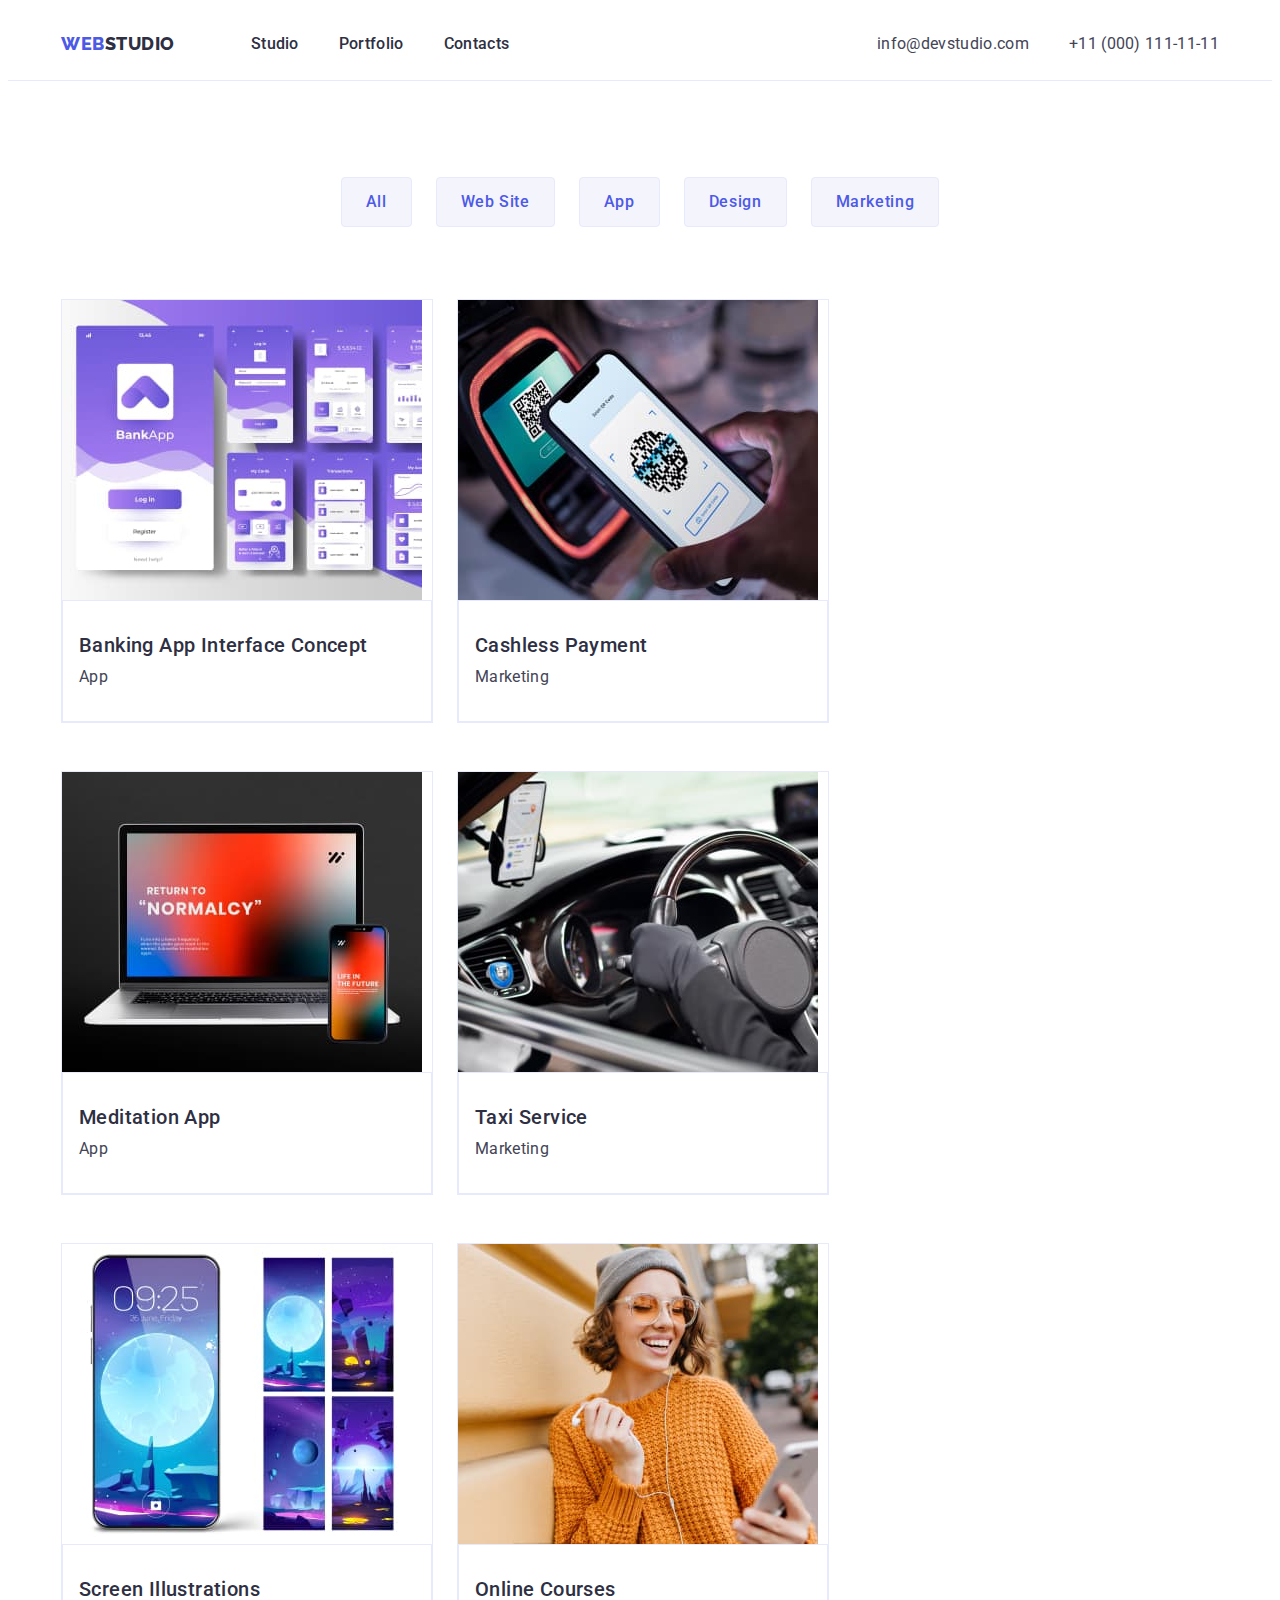
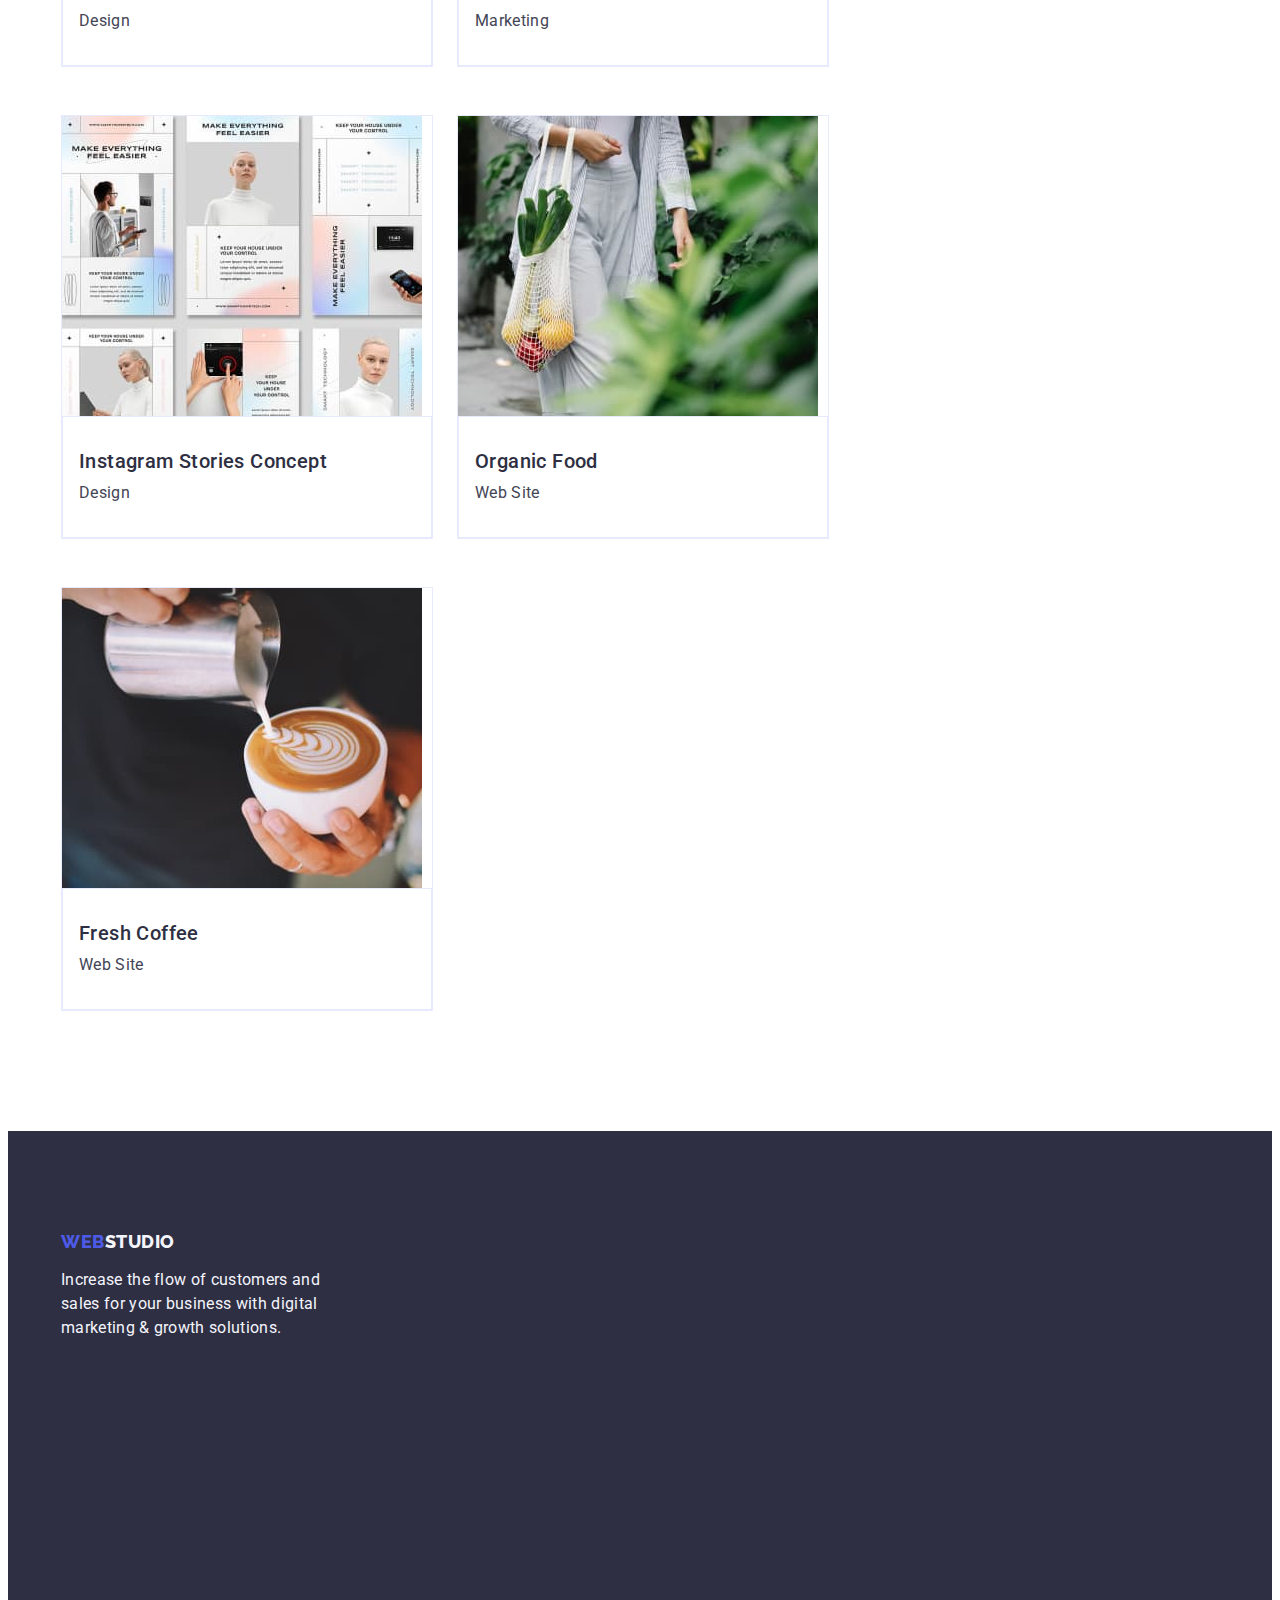
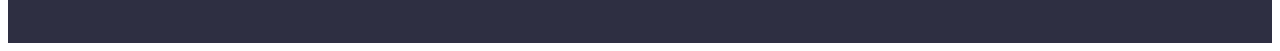
==== commit dd56789e: "goit-markup-hw-03-05" ====
--- a/portfolio.html
+++ b/portfolio.html
@@ -11,33 +11,31 @@
     <link href="https://fonts.googleapis.com/css2?family=Raleway:wght@800&family=Roboto:wght@400;500;700;900&display=swap" rel="stylesheet">
 </head>
 <body>
-    <div class="container">
-        <header class="header">
-            <div class="conteiner-header container">
-                <nav class="header-navigation">
-                        <a href="./index.html" class="header-logo link">Web<span class="header-span">Studio</span></a>
-                        <ul class="header-list list">
-                            <li class="header-item">
-                                <a href="./index.html" class="header-link link">Studio</a>
-                            </li>
-                            <li class="header-item">
-                                <a href="./portfolio.html" class="header-link link">Portfolio</a>
-                            </li>
-                            <li class="header-item">
-                                <a href="" class="header-link link">Contacts</a>
-                            </li>
-                        </ul>
-                </nav>
+    <header class="header">
+        <div class="container-header container">
+            <nav class="header-navigation">
+                    <a href="./index.html" class="header-logo link">Web<span class="header-span">Studio</span></a>
+                    <ul class="header-list list">
+                        <li class="header-item">
+                            <a href="./index.html" class="header-link link">Studio</a>
+                        </li>
+                        <li class="header-item">
+                            <a href="./portfolio.html" class="header-link link">Portfolio</a>
+                        </li>
+                        <li class="header-item">
+                            <a href="" class="header-link link">Contacts</a>
+                        </li>
+                    </ul>
+            </nav>
 
-                <address class="header-address">
-                    <ul class="header-address-list list">
-                        <li class="header-address-item"><a href="mailto:info@devstudio.com" class="header-address-link link">info@devstudio.com</a></li>
-                        <li class="header-address-item"><a href="tel:+110001111111" class="header-address-link link">+11 (000) 111-11-11</a></li>
-                    </ul>
-                </address>
-            </div>
-        </header>
-    </div>
+            <address class="header-address">
+                <ul class="header-address-list list">
+                    <li class="header-address-item"><a href="mailto:info@devstudio.com" class="header-address-link link">info@devstudio.com</a></li>
+                    <li class="header-address-item"><a href="tel:+110001111111" class="header-address-link link">+11 (000) 111-11-11</a></li>
+                </ul>
+            </address>
+        </div>
+    </header>
 
     <main>
         <section class="portfolio-section">
--- a/css/styles.css
+++ b/css/styles.css
@@ -62,7 +62,7 @@
     border-bottom: 1px solid #e7e9fc
 }
 
-.conteiner-header {
+.container-header {
     min-height: 72px;
     display: flex;
     justify-content: space-between;
@@ -100,22 +100,17 @@
 
 .header-item{
     list-style-type: none;
+}
+
+.header-link{
+    text-decoration: none;
+    color: var(--navyblue, #2E2F42);
+    font-family: 'Roboto', sans-serif;
+    font-size: 16px;
+    font-weight: 500;
+    line-height: 1.5;
+    letter-spacing: 0.02em;
     padding: 24px 0;
-}
-
-.conteiner-address .header-list {
-    display: flex;
-    gap: 40px;
-}
-
-.header-link{
-    text-decoration: none;
-    color: var(--navyblue, #2E2F42);
-    font-family: 'Roboto', sans-serif;
-    font-size: 16px;
-    font-weight: 500;
-    line-height: 1.5;
-    letter-spacing: 0.02em;
 }
 
 .header-address{
@@ -152,6 +147,12 @@
     text-align: center;
     background: var(--navyblue, #2E2F42);
     padding: 188px 0;
+}
+
+.container-main-hero{
+    display: flex;
+    flex-direction: column;
+    align-items: center;
 }
 
 .main-hero-title{
@@ -186,6 +187,7 @@
     cursor: pointer;
     min-width: 169px;
     height: 56px;
+    margin-top: 48px;
 }
 
 .main-hero-btn:hover,
@@ -215,25 +217,22 @@
 .main-s-s-list{
     display: flex;
     gap: 24px;
+}
+
+.main-s-s-item{
+    list-style-type: none;
     width: calc((100% - 72px) / 4);
 }
 
-.main-s-s-list{
+.main-s-s-title{
+    color: var(--navyblue, #2E2F42);
+    font-family: 'Roboto', sans-serif;
+    font-size: 20px;
+    font-style: normal;
+    font-weight: 500;
+    line-height: 1.2;
+    letter-spacing: 0.02em;
     margin-bottom: 8px;
-}
-
-.main-s-s-item{
-    list-style-type: none;
-}
-
-.main-s-s-title{
-    color: var(--navyblue, #2E2F42);
-    font-family: 'Roboto', sans-serif;
-    font-size: 20px;
-    font-style: normal;
-    font-weight: 500;
-    line-height: 1.2;
-    letter-spacing: 0.02em;
 }
 
 .mains-s-s-text{
@@ -319,6 +318,7 @@
 
 .container-item-text{
     padding: 32px 16px;
+    border: 1px solid #e7e9fc;
 }
 
 .main-team-names{
@@ -432,7 +432,8 @@
 .portfolio-img-list{
     display: flex;
     flex-wrap: wrap;
-    gap: 24px;
+    column-gap: 24px;
+    row-gap: 48px;
 }
 
 .portfolio-img-item{
@@ -442,7 +443,6 @@
 }
 
 .container-i-i{
-    border: 1px solid #e7e9fc;
     border-top: none;
 }
 
